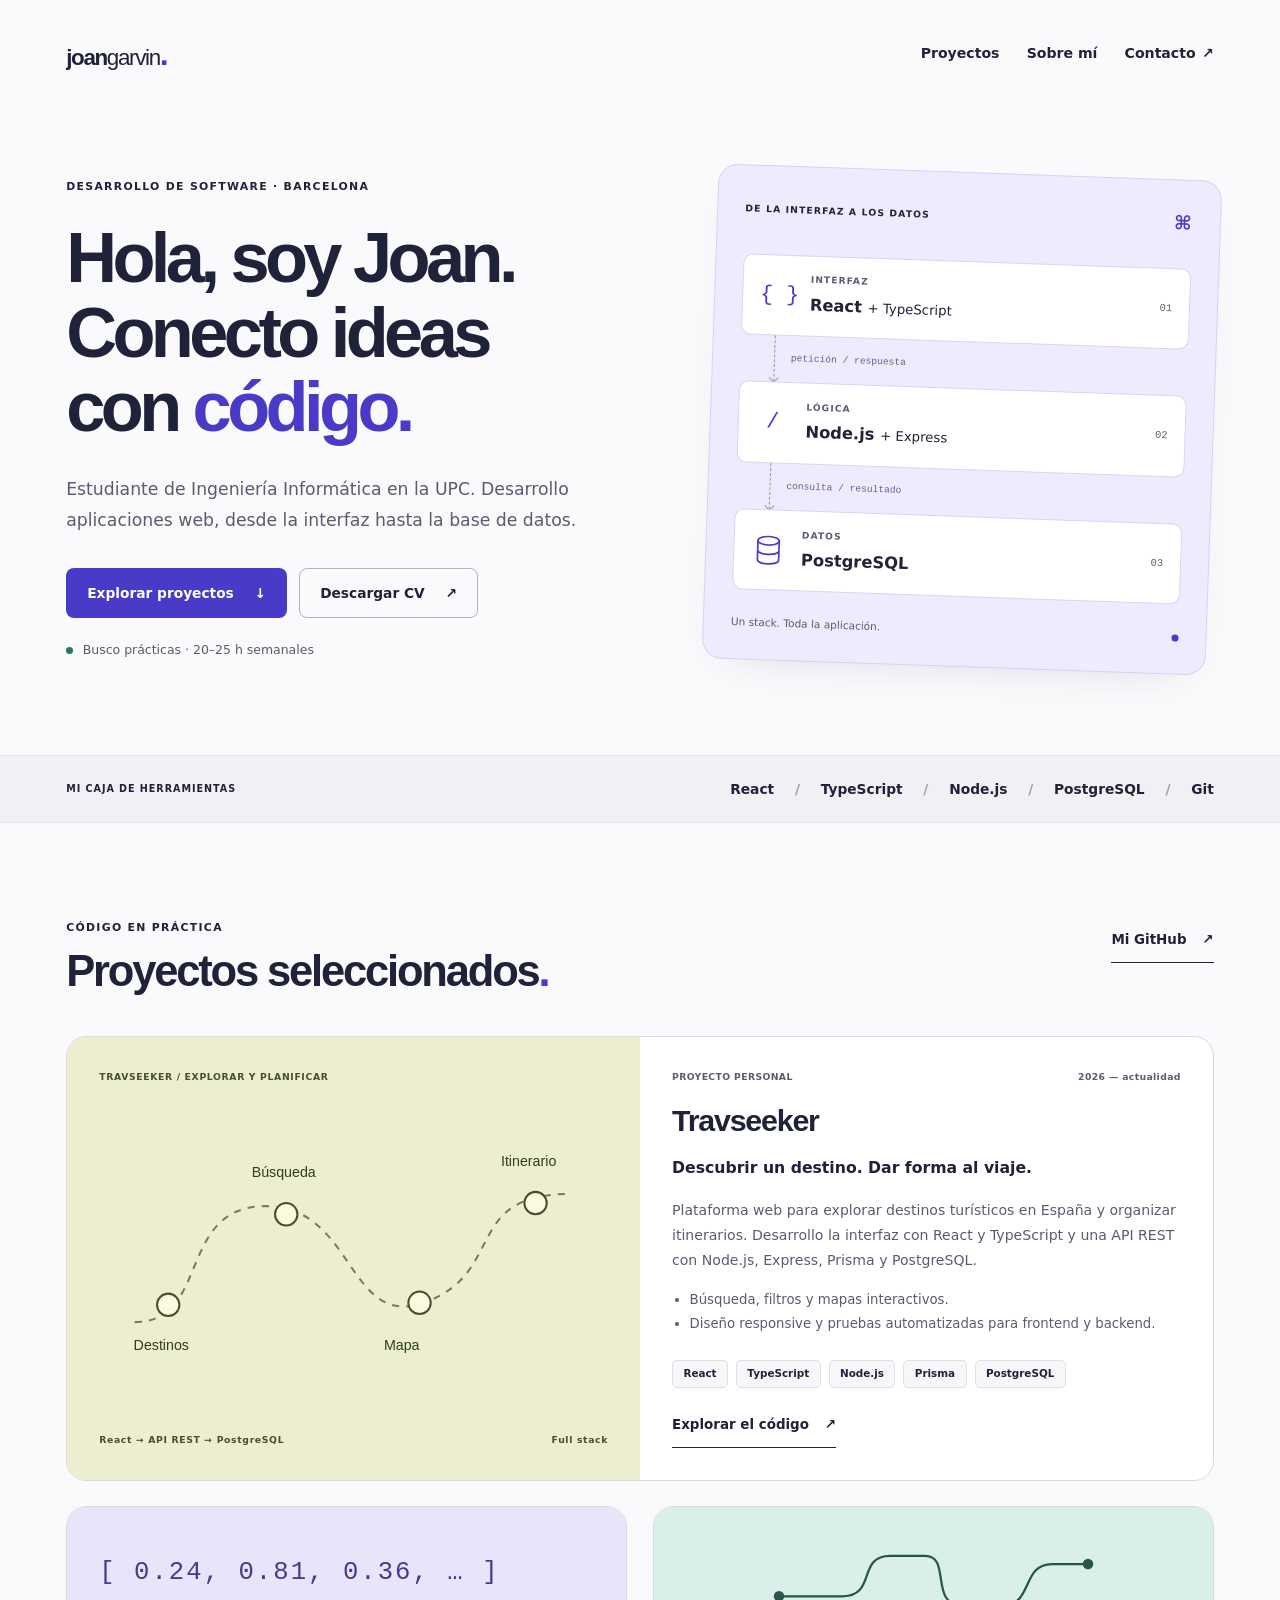
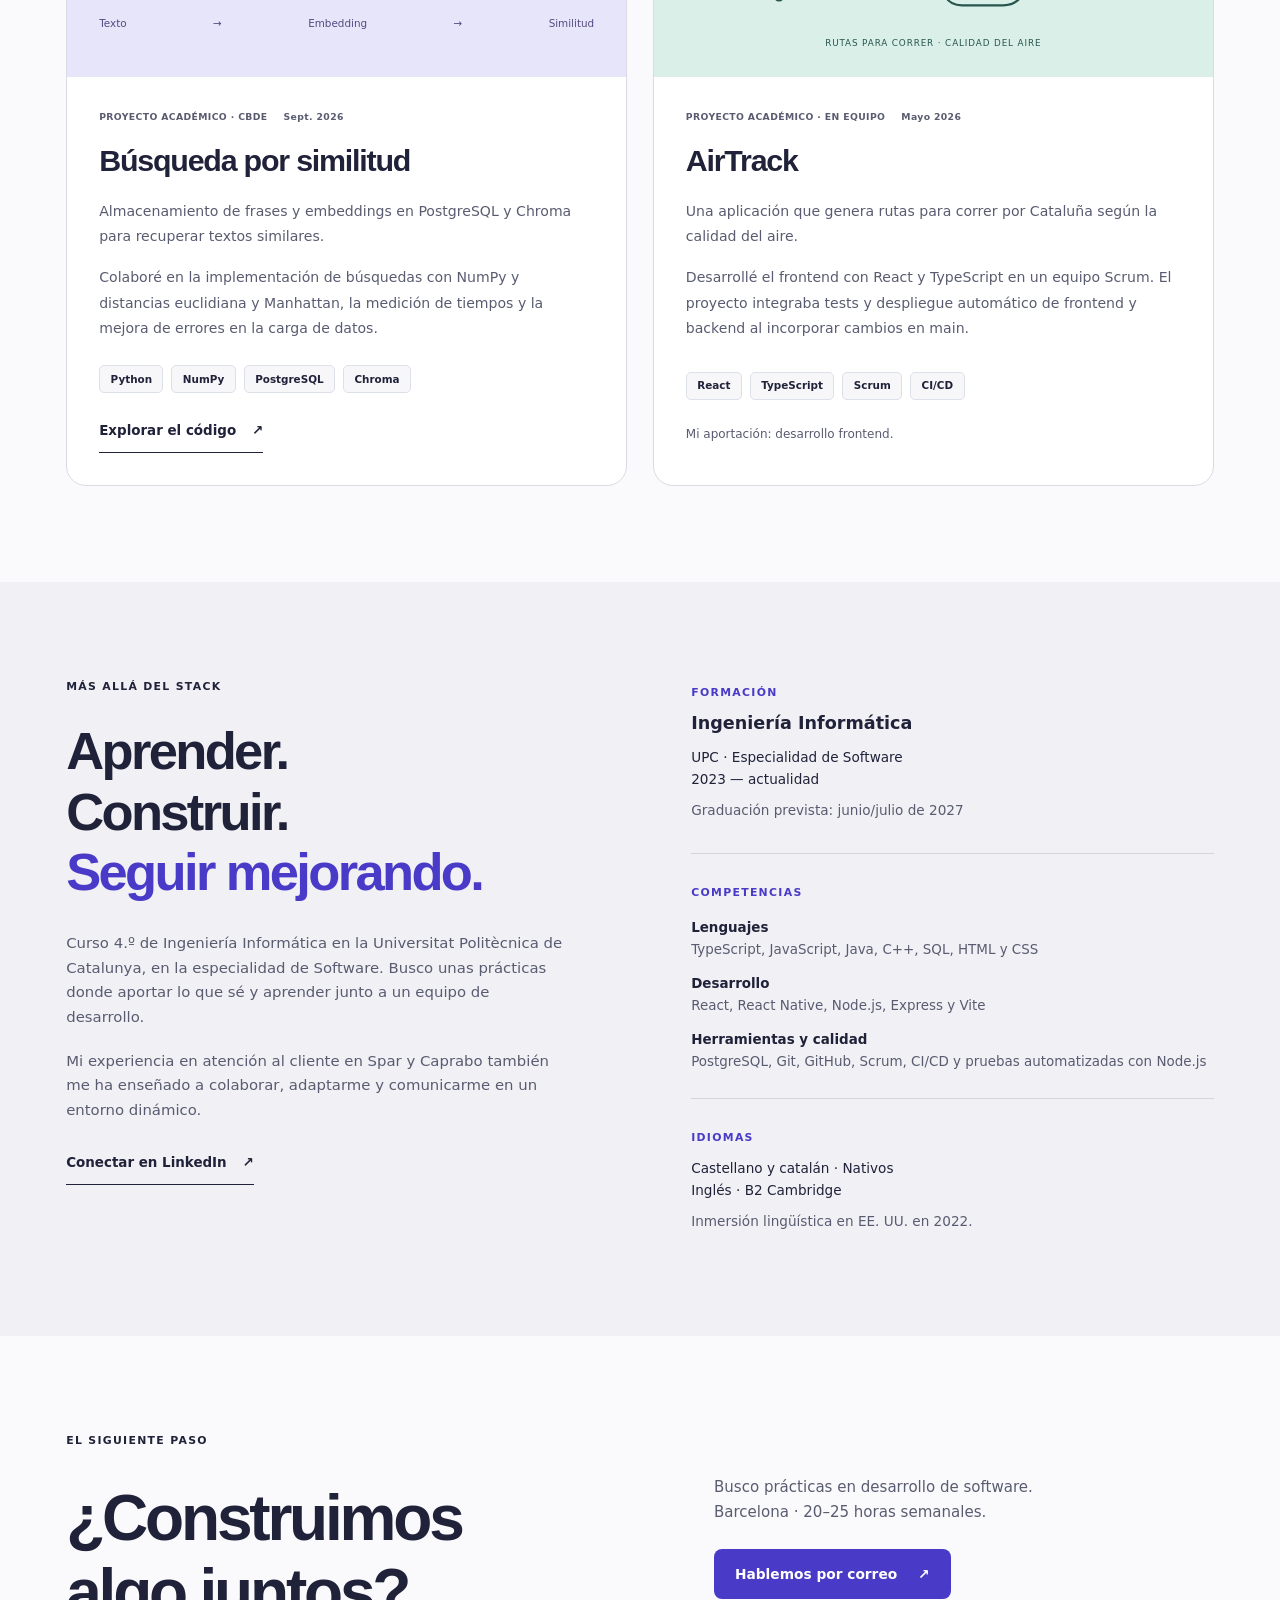
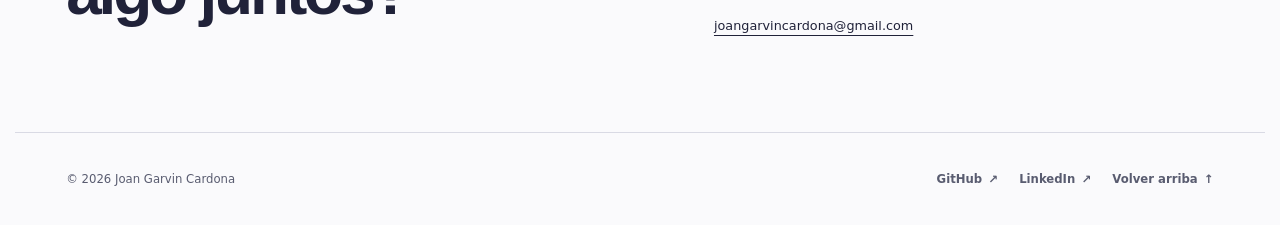
==== index.html @ 5f0c6b08 "Build personal portfolio with projects, education and public CV" ====
<!doctype html>
<html lang="es">
<head>
<meta charset="UTF-8"><meta name="viewport" content="width=device-width,initial-scale=1">
<meta name="description" content="Portfolio de Joan Garvin Cardona, estudiante de Ingeniería Informática en la UPC. Proyectos con React, TypeScript, Node.js y PostgreSQL. Prácticas en Barcelona.">
<meta name="theme-color" content="#eeebff"><meta property="og:title" content="Joan Garvin Cardona · Desarrollo de software"><meta property="og:description" content="De la interfaz a la base de datos. Proyectos, formación y contacto."><meta property="og:type" content="website"><meta property="og:url" content="https://joangarvin.github.io/">
<title>Joan Garvin Cardona · Desarrollo de software</title>
<link rel="icon" href="favicon.svg" type="image/svg+xml"><link rel="stylesheet" href="styles.css">
</head>
<body>
<a class="skip" href="#contenido">Saltar al contenido</a>
<header class="header wrap"><a class="wordmark" href="#inicio" aria-label="Joan Garvin, inicio">joan<span>garvin</span><span class="brand-dot">.</span></a><nav aria-label="Principal"><a href="#proyectos">Proyectos</a><a href="#sobre-mi">Sobre mí</a><a href="#contacto">Contacto <span aria-hidden="true">↗</span></a></nav></header>
<main id="contenido">
<section class="hero wrap" id="inicio" aria-labelledby="hero-title">
<div class="hero-copy"><p class="eyebrow">DESARROLLO DE SOFTWARE · BARCELONA</p><h1 id="hero-title">Hola, soy Joan.<br>Conecto ideas<br>con <span>código.</span></h1><p class="intro">Estudiante de Ingeniería Informática en la UPC. Desarrollo aplicaciones web, desde la interfaz hasta la base de datos.</p><div class="actions"><a class="button primary" href="#proyectos">Explorar proyectos <span aria-hidden="true">↓</span></a><a class="button secondary" href="Joan_Garvin_Cardona_CV.pdf" download>Descargar CV <span aria-hidden="true">↗</span></a></div><p class="availability"><span aria-hidden="true"></span>Busco prácticas · 20–25 h semanales</p></div>
<div class="system" aria-label="Mi stack de desarrollo: React y TypeScript en la interfaz, Node.js y Express en la API, PostgreSQL en los datos">
<div class="system-top"><span>DE LA INTERFAZ A LOS DATOS</span><span aria-hidden="true">⌘</span></div>
<div class="layer layer-front"><div class="layer-icon" aria-hidden="true">{ }</div><div><small>INTERFAZ</small><strong>React <span>+ TypeScript</span></strong></div><span class="layer-index" aria-hidden="true">01</span></div>
<div class="connector" aria-hidden="true"><span></span><small>petición / respuesta</small></div>
<div class="layer layer-api"><div class="layer-icon" aria-hidden="true">/</div><div><small>LÓGICA</small><strong>Node.js <span>+ Express</span></strong></div><span class="layer-index" aria-hidden="true">02</span></div>
<div class="connector" aria-hidden="true"><span></span><small>consulta / resultado</small></div>
<div class="layer layer-data"><svg class="database" viewBox="0 0 32 32" fill="none" stroke="currentColor" stroke-width="1.6" aria-hidden="true"><ellipse cx="16" cy="7" rx="10" ry="4"/><path d="M6 7v18c0 5 20 5 20 0V7M6 16c0 5 20 5 20 0"/></svg><div><small>DATOS</small><strong>PostgreSQL</strong></div><span class="layer-index" aria-hidden="true">03</span></div>
<div class="system-bottom"><span>Un stack. Toda la aplicación.</span><span class="status-dot" aria-hidden="true"></span></div>
</div>
</section>
<div class="stack-strip"><div class="wrap"><span>MI CAJA DE HERRAMIENTAS</span><p>React <i>/</i> TypeScript <i>/</i> Node.js <i>/</i> PostgreSQL <i>/</i> Git</p></div></div>
<section class="projects wrap section" id="proyectos" aria-labelledby="projects-title"><div class="section-heading"><div><p class="eyebrow">CÓDIGO EN PRÁCTICA</p><h2 id="projects-title">Proyectos seleccionados<span>.</span></h2></div><a class="text-link" href="https://github.com/joangarvin">Mi GitHub <span aria-hidden="true">↗</span></a></div>
<article class="project featured"><div class="project-visual travel" aria-label="Esquema de las funciones de Travseeker"><div class="visual-label">TRAVSEEKER / EXPLORAR Y PLANIFICAR</div><svg viewBox="0 0 500 230" role="img" aria-label="Un recorrido conecta destinos, mapa e itinerario"><path d="M35 178C110 178 76 64 164 64S244 188 322 158 358 52 463 52" fill="none" stroke="#777a5b" stroke-width="2" stroke-dasharray="7 7"/><g fill="#f9fadf" stroke="#45502d" stroke-width="2"><circle cx="68" cy="161" r="11"/><circle cx="184" cy="72" r="11"/><circle cx="315" cy="159" r="11"/><circle cx="429" cy="61" r="11"/></g><g fill="#303d23" font-family="sans-serif" font-size="14"><text x="34" y="205">Destinos</text><text x="150" y="35">Búsqueda</text><text x="280" y="205">Mapa</text><text x="395" y="25">Itinerario</text></g></svg><div class="visual-footer"><span>React → API REST → PostgreSQL</span><span>Full stack</span></div></div><div class="project-content"><div class="project-meta"><span>PROYECTO PERSONAL</span><span>2026 — actualidad</span></div><h3>Travseeker</h3><p class="project-lead">Descubrir un destino. Dar forma al viaje.</p><p>Plataforma web para explorar destinos turísticos en España y organizar itinerarios. Desarrollo la interfaz con React y TypeScript y una API REST con Node.js, Express, Prisma y PostgreSQL.</p><ul class="project-points"><li>Búsqueda, filtros y mapas interactivos.</li><li>Diseño responsive y pruebas automatizadas para frontend y backend.</li></ul><ul class="tags" aria-label="Tecnologías de Travseeker"><li>React</li><li>TypeScript</li><li>Node.js</li><li>Prisma</li><li>PostgreSQL</li></ul><a class="text-link" href="https://github.com/joangarvin/travseeker">Explorar el código <span aria-hidden="true">↗</span></a></div></article>
<div class="project-grid"><article class="project compact"><div class="mini-visual similarity" aria-hidden="true"><span class="vector">[ 0.24, 0.81, 0.36, … ]</span><div class="similarity-path"><span>Texto</span><span>→</span><span>Embedding</span><span>→</span><span>Similitud</span></div></div><div class="project-content"><div class="project-meta"><span>PROYECTO ACADÉMICO · CBDE</span><span>Sept. 2026</span></div><h3>Búsqueda por similitud</h3><p>Almacenamiento de frases y embeddings en PostgreSQL y Chroma para recuperar textos similares.</p><p>Colaboré en la implementación de búsquedas con NumPy y distancias euclidiana y Manhattan, la medición de tiempos y la mejora de errores en la carga de datos.</p><ul class="tags" aria-label="Tecnologías de búsqueda por similitud"><li>Python</li><li>NumPy</li><li>PostgreSQL</li><li>Chroma</li></ul><a class="text-link" href="https://github.com/joangarvin/CBDE-lab01">Explorar el código <span aria-hidden="true">↗</span></a></div></article>
<article class="project compact"><div class="mini-visual air" aria-hidden="true"><svg viewBox="0 0 460 120" fill="none"><path d="M24 83h85c45 0 19-54 63-54h47c35 0 5 66 49 66h55c40 0 24-55 65-55h48" stroke="#28564f" stroke-width="3"/><circle cx="24" cy="83" r="7" fill="#28564f"/><circle cx="436" cy="40" r="7" fill="#28564f"/></svg><span>RUTAS PARA CORRER · CALIDAD DEL AIRE</span></div><div class="project-content"><div class="project-meta"><span>PROYECTO ACADÉMICO · EN EQUIPO</span><span>Mayo 2026</span></div><h3>AirTrack</h3><p>Una aplicación que genera rutas para correr por Cataluña según la calidad del aire.</p><p>Desarrollé el frontend con React y TypeScript en un equipo Scrum. El proyecto integraba tests y despliegue automático de frontend y backend al incorporar cambios en main.</p><ul class="tags" aria-label="Tecnologías de AirTrack"><li>React</li><li>TypeScript</li><li>Scrum</li><li>CI/CD</li></ul><p class="project-note">Mi aportación: desarrollo frontend.</p></div></article></div>
</section>
<section class="about section" id="sobre-mi" aria-labelledby="about-title"><div class="wrap about-grid"><div><p class="eyebrow">MÁS ALLÁ DEL STACK</p><h2 id="about-title">Aprender.<br>Construir.<br><span>Seguir mejorando.</span></h2><p>Curso 4.º de Ingeniería Informática en la Universitat Politècnica de Catalunya, en la especialidad de Software. Busco unas prácticas donde aportar lo que sé y aprender junto a un equipo de desarrollo.</p><p>Mi experiencia en atención al cliente en Spar y Caprabo también me ha enseñado a colaborar, adaptarme y comunicarme en un entorno dinámico.</p><a class="text-link" href="https://www.linkedin.com/in/joangarvincardona/">Conectar en LinkedIn <span aria-hidden="true">↗</span></a></div><div class="about-details"><div class="detail"><span class="eyebrow">FORMACIÓN</span><h3>Ingeniería Informática</h3><p>UPC · Especialidad de Software<br>2023 — actualidad</p><p class="muted">Graduación prevista: junio/julio de 2027</p></div><div class="detail"><span class="eyebrow">COMPETENCIAS</span><dl><dt>Lenguajes</dt><dd>TypeScript, JavaScript, Java, C++, SQL, HTML y CSS</dd><dt>Desarrollo</dt><dd>React, React Native, Node.js, Express y Vite</dd><dt>Herramientas y calidad</dt><dd>PostgreSQL, Git, GitHub, Scrum, CI/CD y pruebas automatizadas con Node.js</dd></dl></div><div class="detail"><span class="eyebrow">IDIOMAS</span><p>Castellano y catalán · Nativos<br>Inglés · B2 Cambridge</p><p class="muted">Inmersión lingüística en EE. UU. en 2022.</p></div></div></div></section>
<section class="contact wrap section" id="contacto" aria-labelledby="contact-title"><p class="eyebrow">EL SIGUIENTE PASO</p><div class="contact-row"><h2 id="contact-title">¿Construimos<br>algo juntos?</h2><div><p>Busco prácticas en desarrollo de software.<br>Barcelona · 20–25 horas semanales.</p><a class="button primary" href="mailto:joangarvincardona@gmail.com">Hablemos por correo <span aria-hidden="true">↗</span></a><a class="email" href="mailto:joangarvincardona@gmail.com">joangarvincardona@gmail.com</a></div></div></section>
</main><footer class="footer wrap"><p>© <span id="year">2026</span> Joan Garvin Cardona</p><nav aria-label="Redes profesionales"><a href="https://github.com/joangarvin">GitHub <span aria-hidden="true">↗</span></a><a href="https://www.linkedin.com/in/joangarvincardona/">LinkedIn <span aria-hidden="true">↗</span></a><a href="#inicio">Volver arriba <span aria-hidden="true">↑</span></a></nav></footer>
<script src="script.js"></script></body></html>
---- styles.css ----
:root{--paper:#fafafc;--ink:#202239;--muted:#595c70;--purple:#493bc7;--lilac:#eeebff;--line:#d9dae4;--mint:#d9efe7;--radius:20px;--space:clamp(1.25rem,4vw,4rem);--display:'Trebuchet MS','Arial',sans-serif;--body:system-ui,-apple-system,BlinkMacSystemFont,'Segoe UI',sans-serif}*{box-sizing:border-box}html{scroll-behavior:smooth;scroll-padding-top:2rem}body{margin:0;background:var(--paper);color:var(--ink);font-family:var(--body);font-size:1rem;line-height:1.65}a{color:inherit;text-underline-offset:5px}a:focus-visible,button:focus-visible{outline:3px solid var(--purple);outline-offset:5px}::selection{background:#d4ccff;color:var(--ink)}.wrap{max-width:1250px;margin-inline:auto;padding-inline:var(--space)}.skip{position:absolute;left:1rem;top:-100px;background:var(--ink);color:white;padding:1rem;z-index:20}.skip:focus{top:1rem}.header{min-height:108px;display:flex;align-items:center;justify-content:space-between;gap:1.5rem}.wordmark{font-family:var(--display);font-size:1.4rem;font-weight:bold;letter-spacing:-.06em;text-decoration:none}.wordmark>span:first-child{font-weight:400}.brand-dot{color:var(--purple);font-size:2rem}.header nav,.footer nav{display:flex;gap:1.7rem;align-items:center}nav a{display:inline-flex;align-items:center;min-height:44px;text-decoration:none;font-size:.88rem;font-weight:550;gap:.4rem}nav a:hover{color:var(--purple)}.hero{display:grid;grid-template-columns:1.15fr 1fr;gap:clamp(2rem,5vw,5rem);align-items:center;padding-top:4rem;padding-bottom:5.5rem}.eyebrow{font-size:.68rem;font-weight:750;letter-spacing:.12em;line-height:1.6;margin:0 0 1.6rem}.hero h1{font-family:var(--display);font-size:clamp(3.1rem,5.5vw,5.2rem);font-weight:700;line-height:1.06;letter-spacing:-.065em;margin:0 0 1.8rem}.hero h1 span{color:var(--purple)}.intro{max-width:32rem;color:var(--muted);font-size:1.08rem;line-height:1.8}.actions{display:flex;flex-wrap:wrap;gap:.75rem;margin-top:2rem}.button{min-height:48px;padding:.8rem 1.25rem;border:1px solid transparent;border-radius:8px;display:inline-flex;align-items:center;justify-content:center;gap:1.3rem;font-size:.86rem;font-weight:650;text-decoration:none;white-space:nowrap;flex-shrink:0;transition:background .18s ease-out,transform .18s ease-out}.primary{background:var(--purple);color:white}.primary:hover{background:#352997;transform:translateY(-2px)}.secondary{border-color:#b2afc7;background:transparent}.secondary:hover{background:var(--lilac)}.availability{font-size:.78rem;color:var(--muted);display:flex;align-items:center;gap:.6rem;margin:1.4rem 0 0}.availability>span{width:7px;height:7px;background:#287957;border-radius:100%}.system{background:var(--lilac);border:1px solid #d8d1f4;border-radius:var(--radius);padding:1.7rem;transform:rotate(2deg);box-shadow:0 18px 45px -30px #49417644}.system-top{display:flex;justify-content:space-between;align-items:center;padding-bottom:1.8rem;font-size:.58rem;font-weight:750;letter-spacing:.12em}.system-top>span:last-child{font-size:1.2rem;color:var(--purple)}.layer{background:#fff;border:1px solid #d9d5ee;border-radius:10px;padding:1.05rem;display:flex;gap:1rem;align-items:center;position:relative}.layer small{display:block;font-size:.57rem;font-weight:750;letter-spacing:.12em;color:var(--muted);margin-bottom:.25rem}.layer strong{font-size:1.02rem;font-weight:650}.layer strong span{font-weight:400;font-size:.83rem}.layer-icon{font-family:monospace;font-size:1.65rem;width:34px;flex-shrink:0;color:var(--purple);text-align:center}.layer-index{margin-left:auto;font-family:monospace;font-size:.65rem;color:var(--muted)}.database{width:34px;height:34px;flex-shrink:0;color:var(--purple)}.connector{height:46px;display:flex;align-items:center;gap:1rem;padding-left:2.1rem;color:#68617e}.connector>span{height:100%;border-left:1px dashed #9890b2;position:relative}.connector>span:after{content:'';position:absolute;bottom:0;left:-4px;width:6px;height:6px;border-bottom:1px solid #9890b2;border-right:1px solid #9890b2;transform:rotate(45deg)}.connector small{font-family:monospace;font-size:.6rem}.system-bottom{display:flex;justify-content:space-between;align-items:center;padding-top:1.5rem;font-size:.66rem;color:var(--muted)}.status-dot{width:7px;height:7px;background:var(--purple);border-radius:50%}.stack-strip{background:#f0f0f5;border-block:1px solid #e5e5ee}.stack-strip>.wrap{display:flex;justify-content:space-between;align-items:center;gap:2rem;padding-block:1.35rem}.stack-strip span{font-size:.6rem;letter-spacing:.1em;font-weight:700}.stack-strip p{font-size:.86rem;margin:0;font-weight:550}.stack-strip i{font-style:normal;color:#9c9eaf;margin-inline:1rem}.section{padding-block:6rem}.section-heading{display:flex;justify-content:space-between;align-items:flex-end;gap:2rem;margin-bottom:2.5rem}.section-heading .eyebrow{margin-bottom:.6rem}h2{font-family:var(--display);font-size:clamp(2.1rem,3.4vw,3.2rem);line-height:1.15;letter-spacing:-.05em;margin:0}h2>span{color:var(--purple)}.text-link{display:inline-flex;align-items:center;gap:1rem;font-size:.84rem;font-weight:650;min-height:44px;text-decoration:none;border-bottom:1px solid currentColor;white-space:nowrap;align-self:flex-start}.text-link:hover{color:var(--purple)}.project{border:1px solid var(--line);border-radius:var(--radius);overflow:hidden;background:white}.featured{display:grid;grid-template-columns:1fr 1fr;margin-bottom:1.6rem}.project-visual{display:flex;flex-direction:column;justify-content:space-between;padding:2rem;min-height:420px}.travel{background:#eceecf}.visual-label,.visual-footer{font-size:.58rem;letter-spacing:.07em;font-weight:650;color:#45502d}.visual-footer{display:flex;justify-content:space-between;gap:1rem}.travel svg{width:100%;height:auto}.project-content{padding:2rem}.project-meta{display:flex;justify-content:space-between;gap:1rem;color:var(--muted);font-size:.58rem;font-weight:650;letter-spacing:.04em}.project h3{font-family:var(--display);font-size:1.9rem;letter-spacing:-.04em;line-height:1.2;margin:1.1rem 0 .75rem}.project p{font-size:.88rem;color:var(--muted);line-height:1.8}.project .project-lead{font-weight:600;color:var(--ink);font-size:.98rem}.project-points{padding-left:1.1rem;font-size:.83rem;color:var(--muted);line-height:1.8}.tags{list-style:none;display:flex;flex-wrap:wrap;gap:.5rem;margin:1.5rem 0 1rem;padding:0}.tags li{font-size:.65rem;font-weight:550;border:1px solid #dce0e8;background:#f7f7fa;padding:.28rem .65rem;border-radius:5px}.project-grid{display:grid;grid-template-columns:1fr 1fr;gap:1.6rem}.compact{display:flex;flex-direction:column}.compact .project-content{flex:1;display:flex;flex-direction:column;align-items:flex-start}.compact .project-content>p{margin:.5rem 0}.compact .tags{margin-top:auto;padding-top:1rem}.mini-visual{height:170px;padding:1.6rem 2rem}.similarity{background:#e7e5fa;display:flex;flex-direction:column;justify-content:center;gap:1.3rem}.vector{font-family:monospace;font-size:clamp(1.1rem,2vw,1.6rem);letter-spacing:.08em;color:#493b8a}.similarity-path{display:flex;justify-content:space-between;gap:.5rem;font-size:.65rem;color:#554a7f}.air{background:var(--mint);display:flex;flex-direction:column;align-items:center;justify-content:center;gap:.8rem}.air svg{width:100%;max-height:90px}.air>span{font-size:.55rem;letter-spacing:.1em;color:#28564f}.project .project-note{font-size:.75rem;margin-top:.8rem}.about{background:#f0f0f5}.about-grid{display:grid;grid-template-columns:1fr 1fr;gap:clamp(3rem,8vw,8rem)}.about h2{font-size:clamp(2.5rem,4.1vw,3.8rem);margin-bottom:1.8rem}.about-grid>div:first-child>p:not(.eyebrow){color:var(--muted);font-size:.93rem;max-width:31rem;margin:1.2rem 0}.detail{border-bottom:1px solid #d2d4df;padding-bottom:1.5rem;margin-bottom:1.5rem}.detail:last-child{margin:0;border:0;padding:0}.detail .eyebrow{margin-bottom:.7rem;color:var(--purple)}.detail h3{font-size:1.1rem;margin:.25rem 0}.detail p{font-size:.85rem;margin:.5rem 0}.muted{color:var(--muted)}dl{margin:0;font-size:.84rem}dt{font-weight:650;margin-top:.75rem}dd{margin:0;color:var(--muted)}.contact-row{display:grid;grid-template-columns:1.2fr 1fr;gap:3rem;align-items:center}.contact h2{font-size:clamp(2.8rem,5vw,4.5rem)}.contact-row p{color:var(--muted);font-size:.94rem;margin:0 0 1.5rem}.email{display:block;width:fit-content;margin-top:1rem;font-size:.8rem;overflow-wrap:anywhere}.footer{border-top:1px solid var(--line);padding-block:1.5rem;display:flex;justify-content:space-between;align-items:center;gap:1rem;color:var(--muted)}.footer p,.footer nav a{font-size:.73rem}.footer nav{gap:1.3rem}@media(min-width:1450px){.hero{padding-top:5rem;padding-bottom:7rem}}@media(max-width:850px){.hero{gap:2rem;grid-template-columns:1fr 1fr}.hero h1{font-size:3.3rem}.system{padding:1rem}.layer{padding:.8rem;gap:.6rem}.layer strong{font-size:.87rem}.layer strong span{display:block;font-size:.72rem}.stack-strip>.wrap{flex-direction:column;gap:.5rem}.project-content{padding:1.5rem}.project-visual{padding:1.5rem}.visual-footer{flex-direction:column}.featured{grid-template-columns:1fr}.project-visual{min-height:270px}.travel svg{max-height:200px}.section{padding-block:4rem}.project-meta{flex-wrap:wrap;gap:.25rem}.about-grid{gap:3rem}.header nav{gap:1rem}.system-top{letter-spacing:.04em}}@media(max-width:620px){.header{min-height:88px;flex-wrap:wrap;gap:0;padding-block:.5rem}.header nav{gap:1rem}.header nav a{font-size:.74rem}.wordmark{font-size:1.2rem}.hero{grid-template-columns:1fr;padding-top:2.5rem;padding-bottom:3rem;gap:3rem}.hero h1{font-size:clamp(3rem,12vw,4rem)}.intro{font-size:1rem}.system{transform:none;max-width:450px;padding:1.4rem}.layer strong span{display:inline}.layer{padding:1rem}.layer strong{font-size:1rem}.layer strong span{font-size:.8rem}.stack-strip p{font-size:.68rem;line-height:2}.stack-strip i{margin-inline:.3rem}.section-heading{align-items:flex-start;flex-direction:column;gap:1rem}h2{font-size:2.2rem}.project-grid,.about-grid,.contact-row{grid-template-columns:1fr}.project-visual{min-height:240px}.mini-visual{height:150px}.project-content{padding:1.5rem}.project h3{font-size:1.7rem}.project-meta{font-size:.55rem}.section{padding-block:3.5rem}.contact-row{gap:1.8rem}.contact h2{font-size:3rem}.footer{align-items:flex-start;flex-direction:column;gap:.2rem}.footer nav{gap:1.1rem;flex-wrap:wrap}.eyebrow{font-size:.6rem}.about h2{font-size:2.7rem}.actions{gap:.5rem}.button{font-size:.78rem;padding:.8rem 1rem;gap:.8rem}}@media(prefers-reduced-motion:reduce){html{scroll-behavior:auto}*,*:before,*:after{transition:none!important;animation:none!important}}
.layer-icon{white-space:nowrap;font-size:1.35rem}
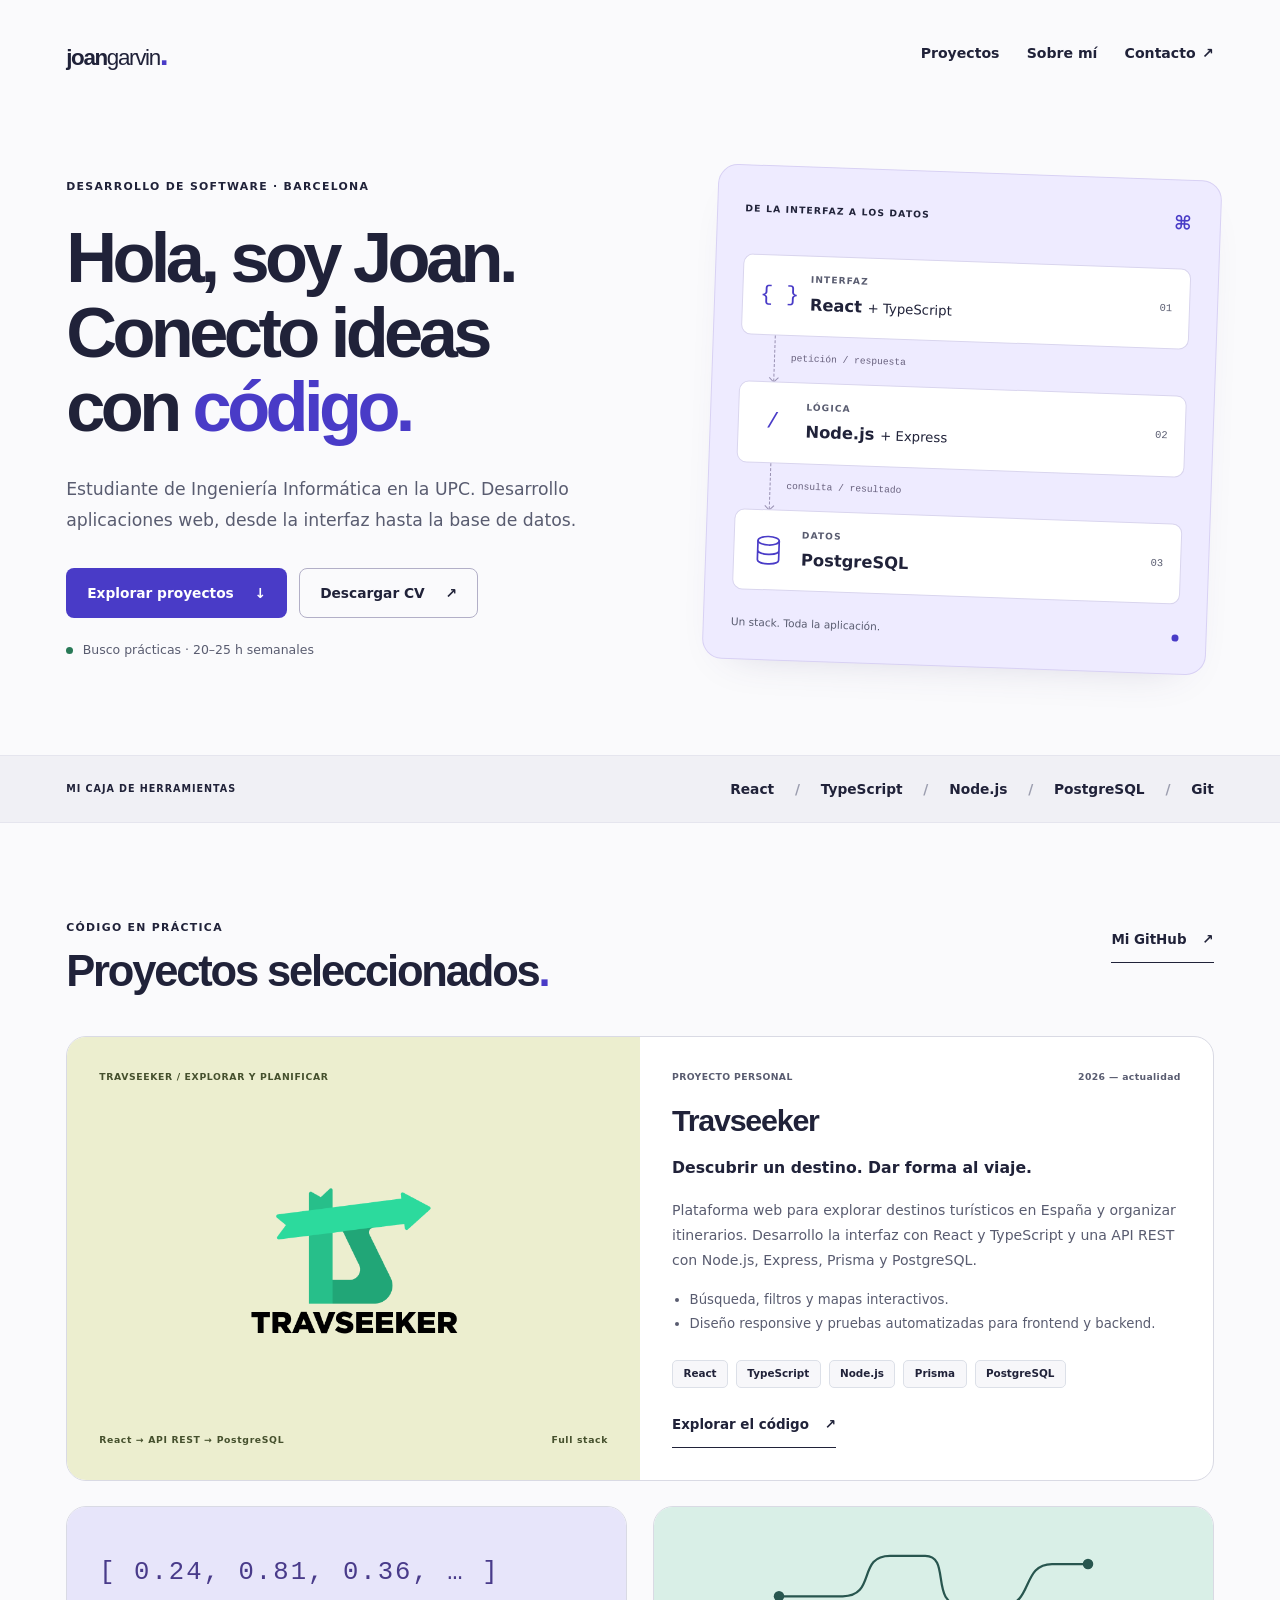
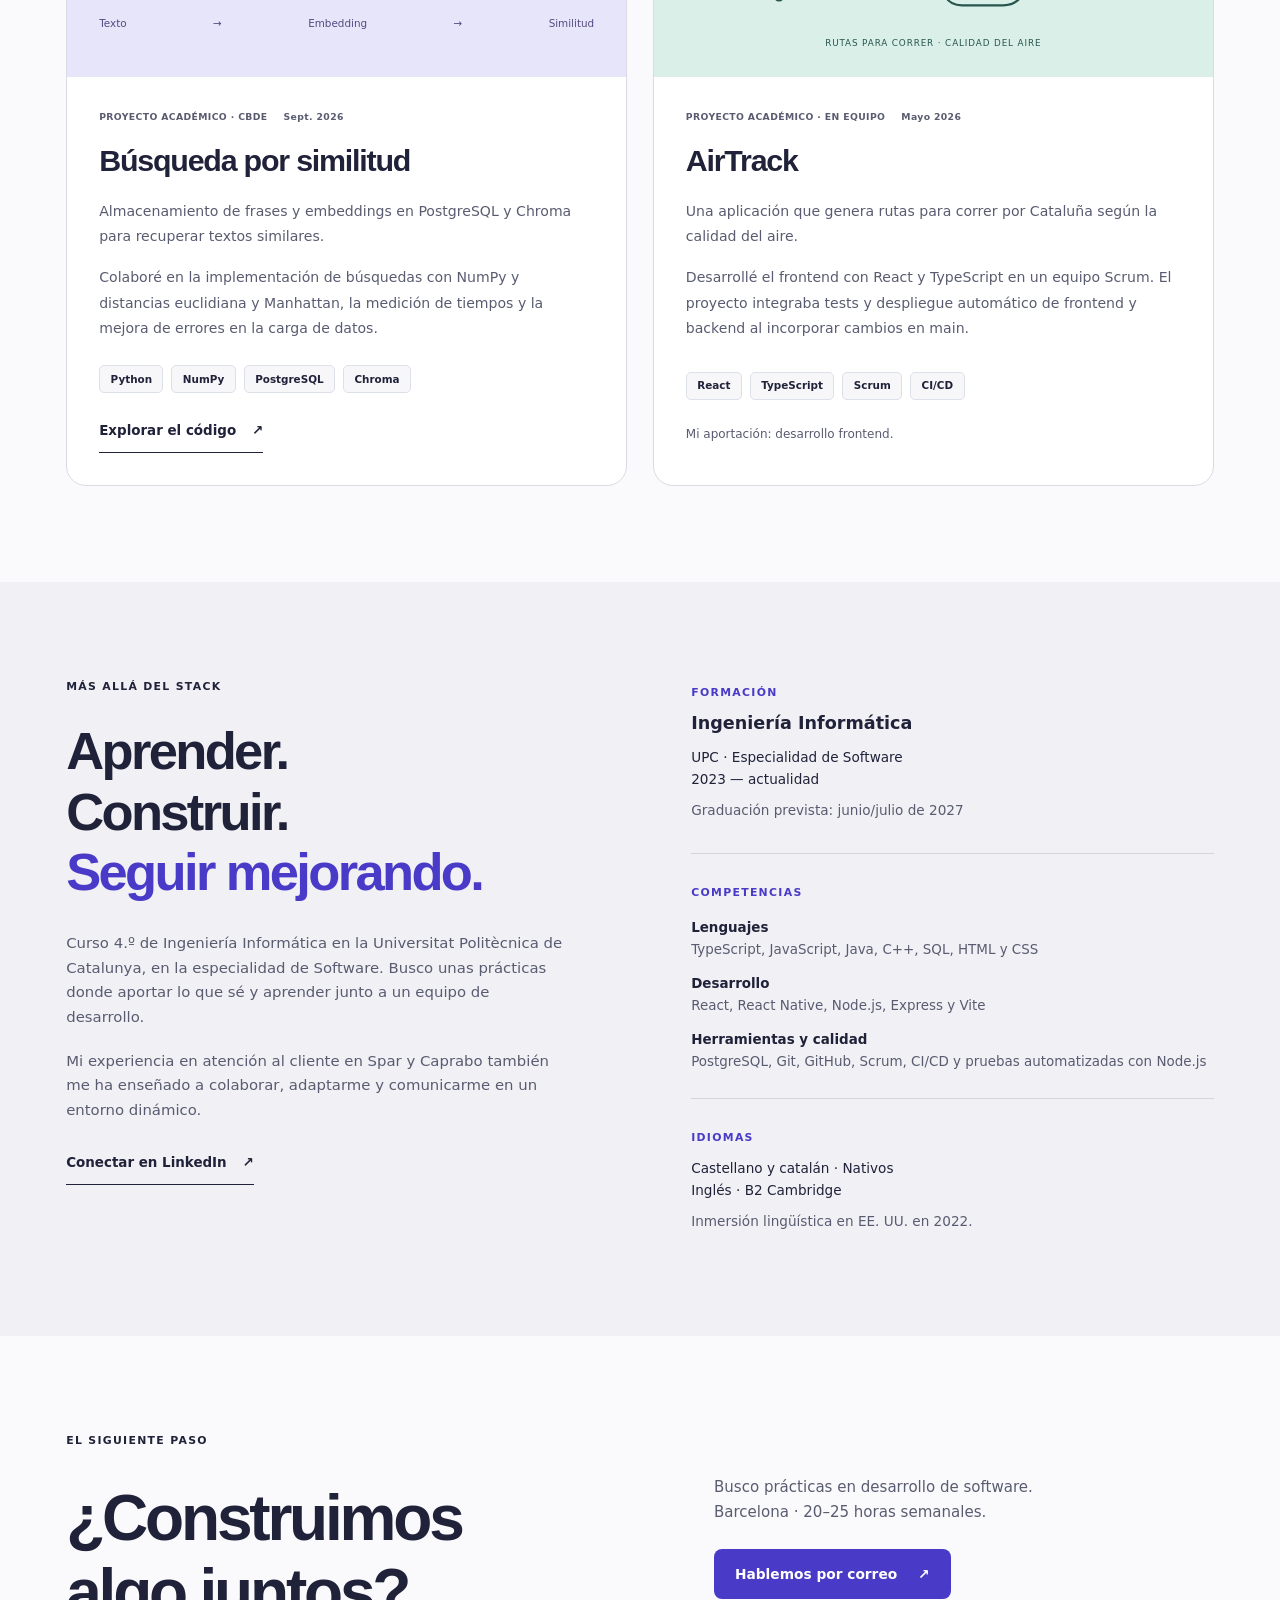
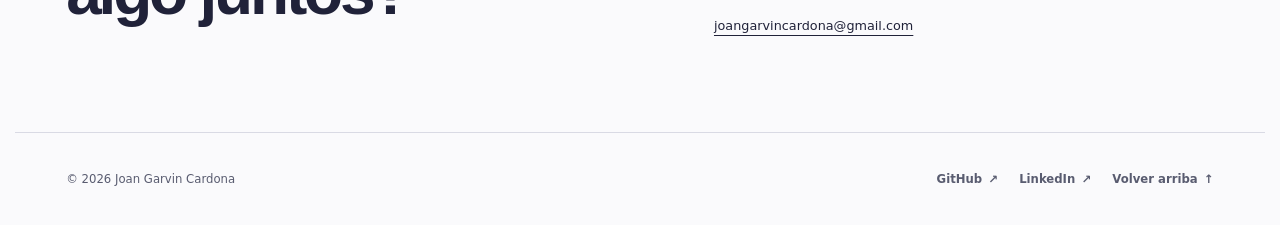
==== commit 3b92f6a1: "Show original Travseeker logo in featured portfolio project" ====
--- a/index.html
+++ b/index.html
@@ -1,35 +1,399 @@
 <!doctype html>
 <html lang="es">
-<head>
-<meta charset="UTF-8"><meta name="viewport" content="width=device-width,initial-scale=1">
-<meta name="description" content="Portfolio de Joan Garvin Cardona, estudiante de Ingeniería Informática en la UPC. Proyectos con React, TypeScript, Node.js y PostgreSQL. Prácticas en Barcelona.">
-<meta name="theme-color" content="#eeebff"><meta property="og:title" content="Joan Garvin Cardona · Desarrollo de software"><meta property="og:description" content="De la interfaz a la base de datos. Proyectos, formación y contacto."><meta property="og:type" content="website"><meta property="og:url" content="https://joangarvin.github.io/">
-<title>Joan Garvin Cardona · Desarrollo de software</title>
-<link rel="icon" href="favicon.svg" type="image/svg+xml"><link rel="stylesheet" href="styles.css">
-</head>
-<body>
-<a class="skip" href="#contenido">Saltar al contenido</a>
-<header class="header wrap"><a class="wordmark" href="#inicio" aria-label="Joan Garvin, inicio">joan<span>garvin</span><span class="brand-dot">.</span></a><nav aria-label="Principal"><a href="#proyectos">Proyectos</a><a href="#sobre-mi">Sobre mí</a><a href="#contacto">Contacto <span aria-hidden="true">↗</span></a></nav></header>
-<main id="contenido">
-<section class="hero wrap" id="inicio" aria-labelledby="hero-title">
-<div class="hero-copy"><p class="eyebrow">DESARROLLO DE SOFTWARE · BARCELONA</p><h1 id="hero-title">Hola, soy Joan.<br>Conecto ideas<br>con <span>código.</span></h1><p class="intro">Estudiante de Ingeniería Informática en la UPC. Desarrollo aplicaciones web, desde la interfaz hasta la base de datos.</p><div class="actions"><a class="button primary" href="#proyectos">Explorar proyectos <span aria-hidden="true">↓</span></a><a class="button secondary" href="Joan_Garvin_Cardona_CV.pdf" download>Descargar CV <span aria-hidden="true">↗</span></a></div><p class="availability"><span aria-hidden="true"></span>Busco prácticas · 20–25 h semanales</p></div>
-<div class="system" aria-label="Mi stack de desarrollo: React y TypeScript en la interfaz, Node.js y Express en la API, PostgreSQL en los datos">
-<div class="system-top"><span>DE LA INTERFAZ A LOS DATOS</span><span aria-hidden="true">⌘</span></div>
-<div class="layer layer-front"><div class="layer-icon" aria-hidden="true">{ }</div><div><small>INTERFAZ</small><strong>React <span>+ TypeScript</span></strong></div><span class="layer-index" aria-hidden="true">01</span></div>
-<div class="connector" aria-hidden="true"><span></span><small>petición / respuesta</small></div>
-<div class="layer layer-api"><div class="layer-icon" aria-hidden="true">/</div><div><small>LÓGICA</small><strong>Node.js <span>+ Express</span></strong></div><span class="layer-index" aria-hidden="true">02</span></div>
-<div class="connector" aria-hidden="true"><span></span><small>consulta / resultado</small></div>
-<div class="layer layer-data"><svg class="database" viewBox="0 0 32 32" fill="none" stroke="currentColor" stroke-width="1.6" aria-hidden="true"><ellipse cx="16" cy="7" rx="10" ry="4"/><path d="M6 7v18c0 5 20 5 20 0V7M6 16c0 5 20 5 20 0"/></svg><div><small>DATOS</small><strong>PostgreSQL</strong></div><span class="layer-index" aria-hidden="true">03</span></div>
-<div class="system-bottom"><span>Un stack. Toda la aplicación.</span><span class="status-dot" aria-hidden="true"></span></div>
-</div>
-</section>
-<div class="stack-strip"><div class="wrap"><span>MI CAJA DE HERRAMIENTAS</span><p>React <i>/</i> TypeScript <i>/</i> Node.js <i>/</i> PostgreSQL <i>/</i> Git</p></div></div>
-<section class="projects wrap section" id="proyectos" aria-labelledby="projects-title"><div class="section-heading"><div><p class="eyebrow">CÓDIGO EN PRÁCTICA</p><h2 id="projects-title">Proyectos seleccionados<span>.</span></h2></div><a class="text-link" href="https://github.com/joangarvin">Mi GitHub <span aria-hidden="true">↗</span></a></div>
-<article class="project featured"><div class="project-visual travel" aria-label="Esquema de las funciones de Travseeker"><div class="visual-label">TRAVSEEKER / EXPLORAR Y PLANIFICAR</div><svg viewBox="0 0 500 230" role="img" aria-label="Un recorrido conecta destinos, mapa e itinerario"><path d="M35 178C110 178 76 64 164 64S244 188 322 158 358 52 463 52" fill="none" stroke="#777a5b" stroke-width="2" stroke-dasharray="7 7"/><g fill="#f9fadf" stroke="#45502d" stroke-width="2"><circle cx="68" cy="161" r="11"/><circle cx="184" cy="72" r="11"/><circle cx="315" cy="159" r="11"/><circle cx="429" cy="61" r="11"/></g><g fill="#303d23" font-family="sans-serif" font-size="14"><text x="34" y="205">Destinos</text><text x="150" y="35">Búsqueda</text><text x="280" y="205">Mapa</text><text x="395" y="25">Itinerario</text></g></svg><div class="visual-footer"><span>React → API REST → PostgreSQL</span><span>Full stack</span></div></div><div class="project-content"><div class="project-meta"><span>PROYECTO PERSONAL</span><span>2026 — actualidad</span></div><h3>Travseeker</h3><p class="project-lead">Descubrir un destino. Dar forma al viaje.</p><p>Plataforma web para explorar destinos turísticos en España y organizar itinerarios. Desarrollo la interfaz con React y TypeScript y una API REST con Node.js, Express, Prisma y PostgreSQL.</p><ul class="project-points"><li>Búsqueda, filtros y mapas interactivos.</li><li>Diseño responsive y pruebas automatizadas para frontend y backend.</li></ul><ul class="tags" aria-label="Tecnologías de Travseeker"><li>React</li><li>TypeScript</li><li>Node.js</li><li>Prisma</li><li>PostgreSQL</li></ul><a class="text-link" href="https://github.com/joangarvin/travseeker">Explorar el código <span aria-hidden="true">↗</span></a></div></article>
-<div class="project-grid"><article class="project compact"><div class="mini-visual similarity" aria-hidden="true"><span class="vector">[ 0.24, 0.81, 0.36, … ]</span><div class="similarity-path"><span>Texto</span><span>→</span><span>Embedding</span><span>→</span><span>Similitud</span></div></div><div class="project-content"><div class="project-meta"><span>PROYECTO ACADÉMICO · CBDE</span><span>Sept. 2026</span></div><h3>Búsqueda por similitud</h3><p>Almacenamiento de frases y embeddings en PostgreSQL y Chroma para recuperar textos similares.</p><p>Colaboré en la implementación de búsquedas con NumPy y distancias euclidiana y Manhattan, la medición de tiempos y la mejora de errores en la carga de datos.</p><ul class="tags" aria-label="Tecnologías de búsqueda por similitud"><li>Python</li><li>NumPy</li><li>PostgreSQL</li><li>Chroma</li></ul><a class="text-link" href="https://github.com/joangarvin/CBDE-lab01">Explorar el código <span aria-hidden="true">↗</span></a></div></article>
-<article class="project compact"><div class="mini-visual air" aria-hidden="true"><svg viewBox="0 0 460 120" fill="none"><path d="M24 83h85c45 0 19-54 63-54h47c35 0 5 66 49 66h55c40 0 24-55 65-55h48" stroke="#28564f" stroke-width="3"/><circle cx="24" cy="83" r="7" fill="#28564f"/><circle cx="436" cy="40" r="7" fill="#28564f"/></svg><span>RUTAS PARA CORRER · CALIDAD DEL AIRE</span></div><div class="project-content"><div class="project-meta"><span>PROYECTO ACADÉMICO · EN EQUIPO</span><span>Mayo 2026</span></div><h3>AirTrack</h3><p>Una aplicación que genera rutas para correr por Cataluña según la calidad del aire.</p><p>Desarrollé el frontend con React y TypeScript en un equipo Scrum. El proyecto integraba tests y despliegue automático de frontend y backend al incorporar cambios en main.</p><ul class="tags" aria-label="Tecnologías de AirTrack"><li>React</li><li>TypeScript</li><li>Scrum</li><li>CI/CD</li></ul><p class="project-note">Mi aportación: desarrollo frontend.</p></div></article></div>
-</section>
-<section class="about section" id="sobre-mi" aria-labelledby="about-title"><div class="wrap about-grid"><div><p class="eyebrow">MÁS ALLÁ DEL STACK</p><h2 id="about-title">Aprender.<br>Construir.<br><span>Seguir mejorando.</span></h2><p>Curso 4.º de Ingeniería Informática en la Universitat Politècnica de Catalunya, en la especialidad de Software. Busco unas prácticas donde aportar lo que sé y aprender junto a un equipo de desarrollo.</p><p>Mi experiencia en atención al cliente en Spar y Caprabo también me ha enseñado a colaborar, adaptarme y comunicarme en un entorno dinámico.</p><a class="text-link" href="https://www.linkedin.com/in/joangarvincardona/">Conectar en LinkedIn <span aria-hidden="true">↗</span></a></div><div class="about-details"><div class="detail"><span class="eyebrow">FORMACIÓN</span><h3>Ingeniería Informática</h3><p>UPC · Especialidad de Software<br>2023 — actualidad</p><p class="muted">Graduación prevista: junio/julio de 2027</p></div><div class="detail"><span class="eyebrow">COMPETENCIAS</span><dl><dt>Lenguajes</dt><dd>TypeScript, JavaScript, Java, C++, SQL, HTML y CSS</dd><dt>Desarrollo</dt><dd>React, React Native, Node.js, Express y Vite</dd><dt>Herramientas y calidad</dt><dd>PostgreSQL, Git, GitHub, Scrum, CI/CD y pruebas automatizadas con Node.js</dd></dl></div><div class="detail"><span class="eyebrow">IDIOMAS</span><p>Castellano y catalán · Nativos<br>Inglés · B2 Cambridge</p><p class="muted">Inmersión lingüística en EE. UU. en 2022.</p></div></div></div></section>
-<section class="contact wrap section" id="contacto" aria-labelledby="contact-title"><p class="eyebrow">EL SIGUIENTE PASO</p><div class="contact-row"><h2 id="contact-title">¿Construimos<br>algo juntos?</h2><div><p>Busco prácticas en desarrollo de software.<br>Barcelona · 20–25 horas semanales.</p><a class="button primary" href="mailto:joangarvincardona@gmail.com">Hablemos por correo <span aria-hidden="true">↗</span></a><a class="email" href="mailto:joangarvincardona@gmail.com">joangarvincardona@gmail.com</a></div></div></section>
-</main><footer class="footer wrap"><p>© <span id="year">2026</span> Joan Garvin Cardona</p><nav aria-label="Redes profesionales"><a href="https://github.com/joangarvin">GitHub <span aria-hidden="true">↗</span></a><a href="https://www.linkedin.com/in/joangarvincardona/">LinkedIn <span aria-hidden="true">↗</span></a><a href="#inicio">Volver arriba <span aria-hidden="true">↑</span></a></nav></footer>
-<script src="script.js"></script></body></html>
+  <head>
+    <meta charset="UTF-8" />
+    <meta name="viewport" content="width=device-width,initial-scale=1" />
+    <meta
+      name="description"
+      content="Portfolio de Joan Garvin Cardona, estudiante de Ingeniería Informática en la UPC. Proyectos con React, TypeScript, Node.js y PostgreSQL. Prácticas en Barcelona."
+    />
+    <meta name="theme-color" content="#eeebff" />
+    <meta property="og:title" content="Joan Garvin Cardona · Desarrollo de software" />
+    <meta
+      property="og:description"
+      content="De la interfaz a la base de datos. Proyectos, formación y contacto."
+    />
+    <meta property="og:type" content="website" />
+    <meta property="og:url" content="https://joangarvin.github.io/" />
+    <title>Joan Garvin Cardona · Desarrollo de software</title>
+    <link rel="icon" href="favicon.svg" type="image/svg+xml" />
+    <link rel="stylesheet" href="styles.css" />
+  </head>
+  <body>
+    <a class="skip" href="#contenido">Saltar al contenido</a>
+
+    <!-- Site header and navigation -->
+    <header class="header wrap">
+      <!-- Keep the two name fragments joined in the wordmark. -->
+      <!-- prettier-ignore -->
+      <a class="wordmark" href="#inicio" aria-label="Joan Garvin, inicio">joan<span>garvin</span><span class="brand-dot">.</span></a>
+      <nav aria-label="Principal">
+        <a href="#proyectos">Proyectos</a>
+        <a href="#sobre-mi">Sobre mí</a>
+        <a href="#contacto">
+          Contacto
+          <span aria-hidden="true">↗</span>
+        </a>
+      </nav>
+    </header>
+    <main id="contenido">
+      <!-- Introduction and development stack -->
+      <section class="hero wrap" id="inicio" aria-labelledby="hero-title">
+        <div class="hero-copy">
+          <p class="eyebrow">DESARROLLO DE SOFTWARE · BARCELONA</p>
+          <h1 id="hero-title">
+            Hola, soy Joan.
+            <br />
+            Conecto ideas
+            <br />
+            con
+            <span>código.</span>
+          </h1>
+          <p class="intro">
+            Estudiante de Ingeniería Informática en la UPC. Desarrollo aplicaciones web, desde la
+            interfaz hasta la base de datos.
+          </p>
+          <div class="actions">
+            <a class="button primary" href="#proyectos">
+              Explorar proyectos
+              <span aria-hidden="true">↓</span>
+            </a>
+            <a class="button secondary" href="Joan_Garvin_Cardona_CV.pdf" download>
+              Descargar CV
+              <span aria-hidden="true">↗</span>
+            </a>
+          </div>
+          <p class="availability">
+            <span aria-hidden="true"></span>
+            Busco prácticas · 20–25 h semanales
+          </p>
+        </div>
+        <div
+          class="system"
+          aria-label="Mi stack de desarrollo: React y TypeScript en la interfaz, Node.js y Express en la API, PostgreSQL en los datos"
+        >
+          <div class="system-top">
+            <span>DE LA INTERFAZ A LOS DATOS</span>
+            <span aria-hidden="true">⌘</span>
+          </div>
+          <div class="layer layer-front">
+            <div class="layer-icon" aria-hidden="true">{ }</div>
+            <div>
+              <small>INTERFAZ</small>
+              <strong>
+                React
+                <span>+ TypeScript</span>
+              </strong>
+            </div>
+            <span class="layer-index" aria-hidden="true">01</span>
+          </div>
+          <div class="connector" aria-hidden="true">
+            <span></span>
+            <small>petición / respuesta</small>
+          </div>
+          <div class="layer layer-api">
+            <div class="layer-icon" aria-hidden="true">/</div>
+            <div>
+              <small>LÓGICA</small>
+              <strong>
+                Node.js
+                <span>+ Express</span>
+              </strong>
+            </div>
+            <span class="layer-index" aria-hidden="true">02</span>
+          </div>
+          <div class="connector" aria-hidden="true">
+            <span></span>
+            <small>consulta / resultado</small>
+          </div>
+          <div class="layer layer-data">
+            <svg
+              class="database"
+              viewBox="0 0 32 32"
+              fill="none"
+              stroke="currentColor"
+              stroke-width="1.6"
+              aria-hidden="true"
+            >
+              <ellipse cx="16" cy="7" rx="10" ry="4" />
+              <path d="M6 7v18c0 5 20 5 20 0V7M6 16c0 5 20 5 20 0" />
+            </svg>
+            <div>
+              <small>DATOS</small>
+              <strong>PostgreSQL</strong>
+            </div>
+            <span class="layer-index" aria-hidden="true">03</span>
+          </div>
+          <div class="system-bottom">
+            <span>Un stack. Toda la aplicación.</span>
+            <span class="status-dot" aria-hidden="true"></span>
+          </div>
+        </div>
+      </section>
+
+      <!-- Core technologies -->
+      <div class="stack-strip">
+        <div class="wrap">
+          <span>MI CAJA DE HERRAMIENTAS</span>
+          <p>
+            React
+            <i>/</i>
+            TypeScript
+            <i>/</i>
+            Node.js
+            <i>/</i>
+            PostgreSQL
+            <i>/</i>
+            Git
+          </p>
+        </div>
+      </div>
+
+      <!-- Selected projects -->
+      <section class="projects wrap section" id="proyectos" aria-labelledby="projects-title">
+        <div class="section-heading">
+          <div>
+            <p class="eyebrow">CÓDIGO EN PRÁCTICA</p>
+            <!-- prettier-ignore -->
+            <h2 id="projects-title">Proyectos seleccionados<span>.</span></h2>
+          </div>
+          <a class="text-link" href="https://github.com/joangarvin">
+            Mi GitHub
+            <span aria-hidden="true">↗</span>
+          </a>
+        </div>
+        <article class="project featured">
+          <div class="project-visual travel" aria-label="Travseeker, aplicación web full stack">
+            <div class="visual-label">TRAVSEEKER / EXPLORAR Y PLANIFICAR</div>
+            <img
+              class="project-logo"
+              src="assets/travseeker-logo.png"
+              alt="Logo de Travseeker"
+              width="400"
+              height="400"
+              loading="lazy"
+              decoding="async"
+            />
+            <div class="visual-footer">
+              <span>React → API REST → PostgreSQL</span>
+              <span>Full stack</span>
+            </div>
+          </div>
+          <div class="project-content">
+            <div class="project-meta">
+              <span>PROYECTO PERSONAL</span>
+              <span>2026 — actualidad</span>
+            </div>
+            <h3>Travseeker</h3>
+            <p class="project-lead">Descubrir un destino. Dar forma al viaje.</p>
+            <p>
+              Plataforma web para explorar destinos turísticos en España y organizar itinerarios.
+              Desarrollo la interfaz con React y TypeScript y una API REST con Node.js, Express,
+              Prisma y PostgreSQL.
+            </p>
+            <ul class="project-points">
+              <li>Búsqueda, filtros y mapas interactivos.</li>
+              <li>Diseño responsive y pruebas automatizadas para frontend y backend.</li>
+            </ul>
+            <ul class="tags" aria-label="Tecnologías de Travseeker">
+              <li>React</li>
+              <li>TypeScript</li>
+              <li>Node.js</li>
+              <li>Prisma</li>
+              <li>PostgreSQL</li>
+            </ul>
+            <a class="text-link" href="https://github.com/joangarvin/travseeker">
+              Explorar el código
+              <span aria-hidden="true">↗</span>
+            </a>
+          </div>
+        </article>
+        <div class="project-grid">
+          <article class="project compact">
+            <div class="mini-visual similarity" aria-hidden="true">
+              <span class="vector">[ 0.24, 0.81, 0.36, … ]</span>
+              <div class="similarity-path">
+                <span>Texto</span>
+                <span>→</span>
+                <span>Embedding</span>
+                <span>→</span>
+                <span>Similitud</span>
+              </div>
+            </div>
+            <div class="project-content">
+              <div class="project-meta">
+                <span>PROYECTO ACADÉMICO · CBDE</span>
+                <span>Sept. 2026</span>
+              </div>
+              <h3>Búsqueda por similitud</h3>
+              <p>
+                Almacenamiento de frases y embeddings en PostgreSQL y Chroma para recuperar textos
+                similares.
+              </p>
+              <p>
+                Colaboré en la implementación de búsquedas con NumPy y distancias euclidiana y
+                Manhattan, la medición de tiempos y la mejora de errores en la carga de datos.
+              </p>
+              <ul class="tags" aria-label="Tecnologías de búsqueda por similitud">
+                <li>Python</li>
+                <li>NumPy</li>
+                <li>PostgreSQL</li>
+                <li>Chroma</li>
+              </ul>
+              <a class="text-link" href="https://github.com/joangarvin/CBDE-lab01">
+                Explorar el código
+                <span aria-hidden="true">↗</span>
+              </a>
+            </div>
+          </article>
+          <article class="project compact">
+            <div class="mini-visual air" aria-hidden="true">
+              <svg viewBox="0 0 460 120" fill="none">
+                <path
+                  d="M24 83h85c45 0 19-54 63-54h47c35 0 5 66 49 66h55c40 0 24-55 65-55h48"
+                  stroke="#28564f"
+                  stroke-width="3"
+                />
+                <circle cx="24" cy="83" r="7" fill="#28564f" />
+                <circle cx="436" cy="40" r="7" fill="#28564f" />
+              </svg>
+              <span>RUTAS PARA CORRER · CALIDAD DEL AIRE</span>
+            </div>
+            <div class="project-content">
+              <div class="project-meta">
+                <span>PROYECTO ACADÉMICO · EN EQUIPO</span>
+                <span>Mayo 2026</span>
+              </div>
+              <h3>AirTrack</h3>
+              <p>
+                Una aplicación que genera rutas para correr por Cataluña según la calidad del aire.
+              </p>
+              <p>
+                Desarrollé el frontend con React y TypeScript en un equipo Scrum. El proyecto
+                integraba tests y despliegue automático de frontend y backend al incorporar cambios
+                en main.
+              </p>
+              <ul class="tags" aria-label="Tecnologías de AirTrack">
+                <li>React</li>
+                <li>TypeScript</li>
+                <li>Scrum</li>
+                <li>CI/CD</li>
+              </ul>
+              <p class="project-note">Mi aportación: desarrollo frontend.</p>
+            </div>
+          </article>
+        </div>
+      </section>
+
+      <!-- Background, education and skills -->
+      <section class="about section" id="sobre-mi" aria-labelledby="about-title">
+        <div class="wrap about-grid">
+          <div>
+            <p class="eyebrow">MÁS ALLÁ DEL STACK</p>
+            <h2 id="about-title">
+              Aprender.
+              <br />
+              Construir.
+              <br />
+              <span>Seguir mejorando.</span>
+            </h2>
+            <p>
+              Curso 4.º de Ingeniería Informática en la Universitat Politècnica de Catalunya, en la
+              especialidad de Software. Busco unas prácticas donde aportar lo que sé y aprender
+              junto a un equipo de desarrollo.
+            </p>
+            <p>
+              Mi experiencia en atención al cliente en Spar y Caprabo también me ha enseñado a
+              colaborar, adaptarme y comunicarme en un entorno dinámico.
+            </p>
+            <a class="text-link" href="https://www.linkedin.com/in/joangarvincardona/">
+              Conectar en LinkedIn
+              <span aria-hidden="true">↗</span>
+            </a>
+          </div>
+          <div class="about-details">
+            <div class="detail">
+              <span class="eyebrow">FORMACIÓN</span>
+              <h3>Ingeniería Informática</h3>
+              <p>
+                UPC · Especialidad de Software
+                <br />
+                2023 — actualidad
+              </p>
+              <p class="muted">Graduación prevista: junio/julio de 2027</p>
+            </div>
+            <div class="detail">
+              <span class="eyebrow">COMPETENCIAS</span>
+              <dl>
+                <dt>Lenguajes</dt>
+                <dd>TypeScript, JavaScript, Java, C++, SQL, HTML y CSS</dd>
+                <dt>Desarrollo</dt>
+                <dd>React, React Native, Node.js, Express y Vite</dd>
+                <dt>Herramientas y calidad</dt>
+                <dd>PostgreSQL, Git, GitHub, Scrum, CI/CD y pruebas automatizadas con Node.js</dd>
+              </dl>
+            </div>
+            <div class="detail">
+              <span class="eyebrow">IDIOMAS</span>
+              <p>
+                Castellano y catalán · Nativos
+                <br />
+                Inglés · B2 Cambridge
+              </p>
+              <p class="muted">Inmersión lingüística en EE. UU. en 2022.</p>
+            </div>
+          </div>
+        </div>
+      </section>
+
+      <!-- Professional contact -->
+      <section class="contact wrap section" id="contacto" aria-labelledby="contact-title">
+        <p class="eyebrow">EL SIGUIENTE PASO</p>
+        <div class="contact-row">
+          <h2 id="contact-title">
+            ¿Construimos
+            <br />
+            algo juntos?
+          </h2>
+          <div>
+            <p>
+              Busco prácticas en desarrollo de software.
+              <br />
+              Barcelona · 20–25 horas semanales.
+            </p>
+            <a class="button primary" href="mailto:joangarvincardona@gmail.com">
+              Hablemos por correo
+              <span aria-hidden="true">↗</span>
+            </a>
+            <a class="email" href="mailto:joangarvincardona@gmail.com">
+              joangarvincardona@gmail.com
+            </a>
+          </div>
+        </div>
+      </section>
+    </main>
+    <!-- Footer and professional profiles -->
+    <footer class="footer wrap">
+      <p>
+        ©
+        <span id="year">2026</span>
+        Joan Garvin Cardona
+      </p>
+      <nav aria-label="Redes profesionales">
+        <a href="https://github.com/joangarvin">
+          GitHub
+          <span aria-hidden="true">↗</span>
+        </a>
+        <a href="https://www.linkedin.com/in/joangarvincardona/">
+          LinkedIn
+          <span aria-hidden="true">↗</span>
+        </a>
+        <a href="#inicio">
+          Volver arriba
+          <span aria-hidden="true">↑</span>
+        </a>
+      </nav>
+    </footer>
+    <script src="script.js"></script>
+  </body>
+</html>
--- a/styles.css
+++ b/styles.css
@@ -1,2 +1,964 @@
-:root{--paper:#fafafc;--ink:#202239;--muted:#595c70;--purple:#493bc7;--lilac:#eeebff;--line:#d9dae4;--mint:#d9efe7;--radius:20px;--space:clamp(1.25rem,4vw,4rem);--display:'Trebuchet MS','Arial',sans-serif;--body:system-ui,-apple-system,BlinkMacSystemFont,'Segoe UI',sans-serif}*{box-sizing:border-box}html{scroll-behavior:smooth;scroll-padding-top:2rem}body{margin:0;background:var(--paper);color:var(--ink);font-family:var(--body);font-size:1rem;line-height:1.65}a{color:inherit;text-underline-offset:5px}a:focus-visible,button:focus-visible{outline:3px solid var(--purple);outline-offset:5px}::selection{background:#d4ccff;color:var(--ink)}.wrap{max-width:1250px;margin-inline:auto;padding-inline:var(--space)}.skip{position:absolute;left:1rem;top:-100px;background:var(--ink);color:white;padding:1rem;z-index:20}.skip:focus{top:1rem}.header{min-height:108px;display:flex;align-items:center;justify-content:space-between;gap:1.5rem}.wordmark{font-family:var(--display);font-size:1.4rem;font-weight:bold;letter-spacing:-.06em;text-decoration:none}.wordmark>span:first-child{font-weight:400}.brand-dot{color:var(--purple);font-size:2rem}.header nav,.footer nav{display:flex;gap:1.7rem;align-items:center}nav a{display:inline-flex;align-items:center;min-height:44px;text-decoration:none;font-size:.88rem;font-weight:550;gap:.4rem}nav a:hover{color:var(--purple)}.hero{display:grid;grid-template-columns:1.15fr 1fr;gap:clamp(2rem,5vw,5rem);align-items:center;padding-top:4rem;padding-bottom:5.5rem}.eyebrow{font-size:.68rem;font-weight:750;letter-spacing:.12em;line-height:1.6;margin:0 0 1.6rem}.hero h1{font-family:var(--display);font-size:clamp(3.1rem,5.5vw,5.2rem);font-weight:700;line-height:1.06;letter-spacing:-.065em;margin:0 0 1.8rem}.hero h1 span{color:var(--purple)}.intro{max-width:32rem;color:var(--muted);font-size:1.08rem;line-height:1.8}.actions{display:flex;flex-wrap:wrap;gap:.75rem;margin-top:2rem}.button{min-height:48px;padding:.8rem 1.25rem;border:1px solid transparent;border-radius:8px;display:inline-flex;align-items:center;justify-content:center;gap:1.3rem;font-size:.86rem;font-weight:650;text-decoration:none;white-space:nowrap;flex-shrink:0;transition:background .18s ease-out,transform .18s ease-out}.primary{background:var(--purple);color:white}.primary:hover{background:#352997;transform:translateY(-2px)}.secondary{border-color:#b2afc7;background:transparent}.secondary:hover{background:var(--lilac)}.availability{font-size:.78rem;color:var(--muted);display:flex;align-items:center;gap:.6rem;margin:1.4rem 0 0}.availability>span{width:7px;height:7px;background:#287957;border-radius:100%}.system{background:var(--lilac);border:1px solid #d8d1f4;border-radius:var(--radius);padding:1.7rem;transform:rotate(2deg);box-shadow:0 18px 45px -30px #49417644}.system-top{display:flex;justify-content:space-between;align-items:center;padding-bottom:1.8rem;font-size:.58rem;font-weight:750;letter-spacing:.12em}.system-top>span:last-child{font-size:1.2rem;color:var(--purple)}.layer{background:#fff;border:1px solid #d9d5ee;border-radius:10px;padding:1.05rem;display:flex;gap:1rem;align-items:center;position:relative}.layer small{display:block;font-size:.57rem;font-weight:750;letter-spacing:.12em;color:var(--muted);margin-bottom:.25rem}.layer strong{font-size:1.02rem;font-weight:650}.layer strong span{font-weight:400;font-size:.83rem}.layer-icon{font-family:monospace;font-size:1.65rem;width:34px;flex-shrink:0;color:var(--purple);text-align:center}.layer-index{margin-left:auto;font-family:monospace;font-size:.65rem;color:var(--muted)}.database{width:34px;height:34px;flex-shrink:0;color:var(--purple)}.connector{height:46px;display:flex;align-items:center;gap:1rem;padding-left:2.1rem;color:#68617e}.connector>span{height:100%;border-left:1px dashed #9890b2;position:relative}.connector>span:after{content:'';position:absolute;bottom:0;left:-4px;width:6px;height:6px;border-bottom:1px solid #9890b2;border-right:1px solid #9890b2;transform:rotate(45deg)}.connector small{font-family:monospace;font-size:.6rem}.system-bottom{display:flex;justify-content:space-between;align-items:center;padding-top:1.5rem;font-size:.66rem;color:var(--muted)}.status-dot{width:7px;height:7px;background:var(--purple);border-radius:50%}.stack-strip{background:#f0f0f5;border-block:1px solid #e5e5ee}.stack-strip>.wrap{display:flex;justify-content:space-between;align-items:center;gap:2rem;padding-block:1.35rem}.stack-strip span{font-size:.6rem;letter-spacing:.1em;font-weight:700}.stack-strip p{font-size:.86rem;margin:0;font-weight:550}.stack-strip i{font-style:normal;color:#9c9eaf;margin-inline:1rem}.section{padding-block:6rem}.section-heading{display:flex;justify-content:space-between;align-items:flex-end;gap:2rem;margin-bottom:2.5rem}.section-heading .eyebrow{margin-bottom:.6rem}h2{font-family:var(--display);font-size:clamp(2.1rem,3.4vw,3.2rem);line-height:1.15;letter-spacing:-.05em;margin:0}h2>span{color:var(--purple)}.text-link{display:inline-flex;align-items:center;gap:1rem;font-size:.84rem;font-weight:650;min-height:44px;text-decoration:none;border-bottom:1px solid currentColor;white-space:nowrap;align-self:flex-start}.text-link:hover{color:var(--purple)}.project{border:1px solid var(--line);border-radius:var(--radius);overflow:hidden;background:white}.featured{display:grid;grid-template-columns:1fr 1fr;margin-bottom:1.6rem}.project-visual{display:flex;flex-direction:column;justify-content:space-between;padding:2rem;min-height:420px}.travel{background:#eceecf}.visual-label,.visual-footer{font-size:.58rem;letter-spacing:.07em;font-weight:650;color:#45502d}.visual-footer{display:flex;justify-content:space-between;gap:1rem}.travel svg{width:100%;height:auto}.project-content{padding:2rem}.project-meta{display:flex;justify-content:space-between;gap:1rem;color:var(--muted);font-size:.58rem;font-weight:650;letter-spacing:.04em}.project h3{font-family:var(--display);font-size:1.9rem;letter-spacing:-.04em;line-height:1.2;margin:1.1rem 0 .75rem}.project p{font-size:.88rem;color:var(--muted);line-height:1.8}.project .project-lead{font-weight:600;color:var(--ink);font-size:.98rem}.project-points{padding-left:1.1rem;font-size:.83rem;color:var(--muted);line-height:1.8}.tags{list-style:none;display:flex;flex-wrap:wrap;gap:.5rem;margin:1.5rem 0 1rem;padding:0}.tags li{font-size:.65rem;font-weight:550;border:1px solid #dce0e8;background:#f7f7fa;padding:.28rem .65rem;border-radius:5px}.project-grid{display:grid;grid-template-columns:1fr 1fr;gap:1.6rem}.compact{display:flex;flex-direction:column}.compact .project-content{flex:1;display:flex;flex-direction:column;align-items:flex-start}.compact .project-content>p{margin:.5rem 0}.compact .tags{margin-top:auto;padding-top:1rem}.mini-visual{height:170px;padding:1.6rem 2rem}.similarity{background:#e7e5fa;display:flex;flex-direction:column;justify-content:center;gap:1.3rem}.vector{font-family:monospace;font-size:clamp(1.1rem,2vw,1.6rem);letter-spacing:.08em;color:#493b8a}.similarity-path{display:flex;justify-content:space-between;gap:.5rem;font-size:.65rem;color:#554a7f}.air{background:var(--mint);display:flex;flex-direction:column;align-items:center;justify-content:center;gap:.8rem}.air svg{width:100%;max-height:90px}.air>span{font-size:.55rem;letter-spacing:.1em;color:#28564f}.project .project-note{font-size:.75rem;margin-top:.8rem}.about{background:#f0f0f5}.about-grid{display:grid;grid-template-columns:1fr 1fr;gap:clamp(3rem,8vw,8rem)}.about h2{font-size:clamp(2.5rem,4.1vw,3.8rem);margin-bottom:1.8rem}.about-grid>div:first-child>p:not(.eyebrow){color:var(--muted);font-size:.93rem;max-width:31rem;margin:1.2rem 0}.detail{border-bottom:1px solid #d2d4df;padding-bottom:1.5rem;margin-bottom:1.5rem}.detail:last-child{margin:0;border:0;padding:0}.detail .eyebrow{margin-bottom:.7rem;color:var(--purple)}.detail h3{font-size:1.1rem;margin:.25rem 0}.detail p{font-size:.85rem;margin:.5rem 0}.muted{color:var(--muted)}dl{margin:0;font-size:.84rem}dt{font-weight:650;margin-top:.75rem}dd{margin:0;color:var(--muted)}.contact-row{display:grid;grid-template-columns:1.2fr 1fr;gap:3rem;align-items:center}.contact h2{font-size:clamp(2.8rem,5vw,4.5rem)}.contact-row p{color:var(--muted);font-size:.94rem;margin:0 0 1.5rem}.email{display:block;width:fit-content;margin-top:1rem;font-size:.8rem;overflow-wrap:anywhere}.footer{border-top:1px solid var(--line);padding-block:1.5rem;display:flex;justify-content:space-between;align-items:center;gap:1rem;color:var(--muted)}.footer p,.footer nav a{font-size:.73rem}.footer nav{gap:1.3rem}@media(min-width:1450px){.hero{padding-top:5rem;padding-bottom:7rem}}@media(max-width:850px){.hero{gap:2rem;grid-template-columns:1fr 1fr}.hero h1{font-size:3.3rem}.system{padding:1rem}.layer{padding:.8rem;gap:.6rem}.layer strong{font-size:.87rem}.layer strong span{display:block;font-size:.72rem}.stack-strip>.wrap{flex-direction:column;gap:.5rem}.project-content{padding:1.5rem}.project-visual{padding:1.5rem}.visual-footer{flex-direction:column}.featured{grid-template-columns:1fr}.project-visual{min-height:270px}.travel svg{max-height:200px}.section{padding-block:4rem}.project-meta{flex-wrap:wrap;gap:.25rem}.about-grid{gap:3rem}.header nav{gap:1rem}.system-top{letter-spacing:.04em}}@media(max-width:620px){.header{min-height:88px;flex-wrap:wrap;gap:0;padding-block:.5rem}.header nav{gap:1rem}.header nav a{font-size:.74rem}.wordmark{font-size:1.2rem}.hero{grid-template-columns:1fr;padding-top:2.5rem;padding-bottom:3rem;gap:3rem}.hero h1{font-size:clamp(3rem,12vw,4rem)}.intro{font-size:1rem}.system{transform:none;max-width:450px;padding:1.4rem}.layer strong span{display:inline}.layer{padding:1rem}.layer strong{font-size:1rem}.layer strong span{font-size:.8rem}.stack-strip p{font-size:.68rem;line-height:2}.stack-strip i{margin-inline:.3rem}.section-heading{align-items:flex-start;flex-direction:column;gap:1rem}h2{font-size:2.2rem}.project-grid,.about-grid,.contact-row{grid-template-columns:1fr}.project-visual{min-height:240px}.mini-visual{height:150px}.project-content{padding:1.5rem}.project h3{font-size:1.7rem}.project-meta{font-size:.55rem}.section{padding-block:3.5rem}.contact-row{gap:1.8rem}.contact h2{font-size:3rem}.footer{align-items:flex-start;flex-direction:column;gap:.2rem}.footer nav{gap:1.1rem;flex-wrap:wrap}.eyebrow{font-size:.6rem}.about h2{font-size:2.7rem}.actions{gap:.5rem}.button{font-size:.78rem;padding:.8rem 1rem;gap:.8rem}}@media(prefers-reduced-motion:reduce){html{scroll-behavior:auto}*,*:before,*:after{transition:none!important;animation:none!important}}
-.layer-icon{white-space:nowrap;font-size:1.35rem}
+/* Design tokens */
+:root {
+  --color-background: #fafafc;
+  --color-text: #202239;
+  --color-text-muted: #595c70;
+  --color-accent: #493bc7;
+  --color-lilac: #eeebff;
+  --color-border: #d9dae4;
+  --color-mint: #d9efe7;
+  --card-radius: 20px;
+  --page-gutter: clamp(1.25rem, 4vw, 4rem);
+  --font-heading: "Trebuchet MS", "Arial", sans-serif;
+  --font-body: system-ui, -apple-system, BlinkMacSystemFont, "Segoe UI", sans-serif;
+}
+
+/* Base styles and accessibility */
+* {
+  box-sizing: border-box;
+}
+
+html {
+  scroll-behavior: smooth;
+  scroll-padding-top: 2rem;
+}
+
+body {
+  margin: 0;
+  background: var(--color-background);
+  color: var(--color-text);
+  font-family: var(--font-body);
+  font-size: 1rem;
+  line-height: 1.65;
+}
+
+a {
+  color: inherit;
+  text-underline-offset: 5px;
+}
+
+a:focus-visible,
+button:focus-visible {
+  outline: 3px solid var(--color-accent);
+  outline-offset: 5px;
+}
+
+::selection {
+  background: #d4ccff;
+  color: var(--color-text);
+}
+
+/* Shared layout and navigation */
+.wrap {
+  max-width: 1250px;
+  margin-inline: auto;
+  padding-inline: var(--page-gutter);
+}
+
+.skip {
+  position: absolute;
+  left: 1rem;
+  top: -100px;
+  background: var(--color-text);
+  color: white;
+  padding: 1rem;
+  z-index: 20;
+}
+
+.skip:focus {
+  top: 1rem;
+}
+
+.header {
+  min-height: 108px;
+  display: flex;
+  align-items: center;
+  justify-content: space-between;
+  gap: 1.5rem;
+}
+
+.wordmark {
+  font-family: var(--font-heading);
+  font-size: 1.4rem;
+  font-weight: bold;
+  letter-spacing: -0.06em;
+  text-decoration: none;
+}
+
+.wordmark > span:first-child {
+  font-weight: 400;
+}
+
+.brand-dot {
+  color: var(--color-accent);
+  font-size: 2rem;
+}
+
+.header nav,
+.footer nav {
+  display: flex;
+  gap: 1.7rem;
+  align-items: center;
+}
+
+nav a {
+  display: inline-flex;
+  align-items: center;
+  min-height: 44px;
+  text-decoration: none;
+  font-size: 0.88rem;
+  font-weight: 550;
+  gap: 0.4rem;
+}
+
+nav a:hover {
+  color: var(--color-accent);
+}
+
+/* Hero */
+.hero {
+  display: grid;
+  grid-template-columns: 1.15fr 1fr;
+  gap: clamp(2rem, 5vw, 5rem);
+  align-items: center;
+  padding-top: 4rem;
+  padding-bottom: 5.5rem;
+}
+
+.eyebrow {
+  font-size: 0.68rem;
+  font-weight: 750;
+  letter-spacing: 0.12em;
+  line-height: 1.6;
+  margin: 0 0 1.6rem;
+}
+
+.hero h1 {
+  font-family: var(--font-heading);
+  font-size: clamp(3.1rem, 5.5vw, 5.2rem);
+  font-weight: 700;
+  line-height: 1.06;
+  letter-spacing: -0.065em;
+  margin: 0 0 1.8rem;
+}
+
+.hero h1 span {
+  color: var(--color-accent);
+}
+
+.intro {
+  max-width: 32rem;
+  color: var(--color-text-muted);
+  font-size: 1.08rem;
+  line-height: 1.8;
+}
+
+.actions {
+  display: flex;
+  flex-wrap: wrap;
+  gap: 0.75rem;
+  margin-top: 2rem;
+}
+
+.button {
+  min-height: 48px;
+  padding: 0.8rem 1.25rem;
+  border: 1px solid transparent;
+  border-radius: 8px;
+  display: inline-flex;
+  align-items: center;
+  justify-content: center;
+  gap: 1.3rem;
+  font-size: 0.86rem;
+  font-weight: 650;
+  text-decoration: none;
+  white-space: nowrap;
+  flex-shrink: 0;
+  transition:
+    background 0.18s ease-out,
+    transform 0.18s ease-out;
+}
+
+.primary {
+  background: var(--color-accent);
+  color: white;
+}
+
+.primary:hover {
+  background: #352997;
+  transform: translateY(-2px);
+}
+
+.secondary {
+  border-color: #b2afc7;
+  background: transparent;
+}
+
+.secondary:hover {
+  background: var(--color-lilac);
+}
+
+.availability {
+  font-size: 0.78rem;
+  color: var(--color-text-muted);
+  display: flex;
+  align-items: center;
+  gap: 0.6rem;
+  margin: 1.4rem 0 0;
+}
+
+.availability > span {
+  width: 7px;
+  height: 7px;
+  background: #287957;
+  border-radius: 100%;
+}
+
+/* Stack diagram: interface, API and data */
+.system {
+  background: var(--color-lilac);
+  border: 1px solid #d8d1f4;
+  border-radius: var(--card-radius);
+  padding: 1.7rem;
+  transform: rotate(2deg);
+  box-shadow: 0 18px 45px -30px #49417644;
+}
+
+.system-top {
+  display: flex;
+  justify-content: space-between;
+  align-items: center;
+  padding-bottom: 1.8rem;
+  font-size: 0.58rem;
+  font-weight: 750;
+  letter-spacing: 0.12em;
+}
+
+.system-top > span:last-child {
+  font-size: 1.2rem;
+  color: var(--color-accent);
+}
+
+.layer {
+  background: #fff;
+  border: 1px solid #d9d5ee;
+  border-radius: 10px;
+  padding: 1.05rem;
+  display: flex;
+  gap: 1rem;
+  align-items: center;
+  position: relative;
+}
+
+.layer small {
+  display: block;
+  font-size: 0.57rem;
+  font-weight: 750;
+  letter-spacing: 0.12em;
+  color: var(--color-text-muted);
+  margin-bottom: 0.25rem;
+}
+
+.layer strong {
+  font-size: 1.02rem;
+  font-weight: 650;
+}
+
+.layer strong span {
+  font-weight: 400;
+  font-size: 0.83rem;
+}
+
+.layer-icon {
+  font-family: monospace;
+  font-size: 1.35rem;
+  width: 34px;
+  flex-shrink: 0;
+  color: var(--color-accent);
+  text-align: center;
+  white-space: nowrap;
+}
+
+.layer-index {
+  margin-left: auto;
+  font-family: monospace;
+  font-size: 0.65rem;
+  color: var(--color-text-muted);
+}
+
+.database {
+  width: 34px;
+  height: 34px;
+  flex-shrink: 0;
+  color: var(--color-accent);
+}
+
+.connector {
+  height: 46px;
+  display: flex;
+  align-items: center;
+  gap: 1rem;
+  padding-left: 2.1rem;
+  color: #68617e;
+}
+
+.connector > span {
+  height: 100%;
+  border-left: 1px dashed #9890b2;
+  position: relative;
+}
+
+.connector > span:after {
+  content: "";
+  position: absolute;
+  bottom: 0;
+  left: -4px;
+  width: 6px;
+  height: 6px;
+  border-bottom: 1px solid #9890b2;
+  border-right: 1px solid #9890b2;
+  transform: rotate(45deg);
+}
+
+.connector small {
+  font-family: monospace;
+  font-size: 0.6rem;
+}
+
+.system-bottom {
+  display: flex;
+  justify-content: space-between;
+  align-items: center;
+  padding-top: 1.5rem;
+  font-size: 0.66rem;
+  color: var(--color-text-muted);
+}
+
+.status-dot {
+  width: 7px;
+  height: 7px;
+  background: var(--color-accent);
+  border-radius: 50%;
+}
+
+/* Technology strip */
+.stack-strip {
+  background: #f0f0f5;
+  border-block: 1px solid #e5e5ee;
+}
+
+.stack-strip > .wrap {
+  display: flex;
+  justify-content: space-between;
+  align-items: center;
+  gap: 2rem;
+  padding-block: 1.35rem;
+}
+
+.stack-strip span {
+  font-size: 0.6rem;
+  letter-spacing: 0.1em;
+  font-weight: 700;
+}
+
+.stack-strip p {
+  font-size: 0.86rem;
+  margin: 0;
+  font-weight: 550;
+}
+
+.stack-strip i {
+  font-style: normal;
+  color: #9c9eaf;
+  margin-inline: 1rem;
+}
+
+/* Shared section headings and links */
+.section {
+  padding-block: 6rem;
+}
+
+.section-heading {
+  display: flex;
+  justify-content: space-between;
+  align-items: flex-end;
+  gap: 2rem;
+  margin-bottom: 2.5rem;
+}
+
+.section-heading .eyebrow {
+  margin-bottom: 0.6rem;
+}
+
+h2 {
+  font-family: var(--font-heading);
+  font-size: clamp(2.1rem, 3.4vw, 3.2rem);
+  line-height: 1.15;
+  letter-spacing: -0.05em;
+  margin: 0;
+}
+
+h2 > span {
+  color: var(--color-accent);
+}
+
+.text-link {
+  display: inline-flex;
+  align-items: center;
+  gap: 1rem;
+  font-size: 0.84rem;
+  font-weight: 650;
+  min-height: 44px;
+  text-decoration: none;
+  border-bottom: 1px solid currentColor;
+  white-space: nowrap;
+  align-self: flex-start;
+}
+
+.text-link:hover {
+  color: var(--color-accent);
+}
+
+/* Project cards */
+.project {
+  border: 1px solid var(--color-border);
+  border-radius: var(--card-radius);
+  overflow: hidden;
+  background: white;
+}
+
+.featured {
+  display: grid;
+  grid-template-columns: 1fr 1fr;
+  margin-bottom: 1.6rem;
+}
+
+.project-visual {
+  display: flex;
+  flex-direction: column;
+  justify-content: space-between;
+  padding: 2rem;
+  min-height: 420px;
+}
+
+.travel {
+  background: #eceecf;
+}
+
+.visual-label,
+.visual-footer {
+  font-size: 0.58rem;
+  letter-spacing: 0.07em;
+  font-weight: 650;
+  color: #45502d;
+}
+
+.visual-footer {
+  display: flex;
+  justify-content: space-between;
+  gap: 1rem;
+}
+
+.project-logo {
+  display: block;
+  width: min(100%, 240px);
+  height: auto;
+  margin: 1rem auto;
+}
+
+.project-content {
+  padding: 2rem;
+}
+
+.project-meta {
+  display: flex;
+  justify-content: space-between;
+  gap: 1rem;
+  color: var(--color-text-muted);
+  font-size: 0.58rem;
+  font-weight: 650;
+  letter-spacing: 0.04em;
+}
+
+.project h3 {
+  font-family: var(--font-heading);
+  font-size: 1.9rem;
+  letter-spacing: -0.04em;
+  line-height: 1.2;
+  margin: 1.1rem 0 0.75rem;
+}
+
+.project p {
+  font-size: 0.88rem;
+  color: var(--color-text-muted);
+  line-height: 1.8;
+}
+
+.project .project-lead {
+  font-weight: 600;
+  color: var(--color-text);
+  font-size: 0.98rem;
+}
+
+.project-points {
+  padding-left: 1.1rem;
+  font-size: 0.83rem;
+  color: var(--color-text-muted);
+  line-height: 1.8;
+}
+
+.tags {
+  list-style: none;
+  display: flex;
+  flex-wrap: wrap;
+  gap: 0.5rem;
+  margin: 1.5rem 0 1rem;
+  padding: 0;
+}
+
+.tags li {
+  font-size: 0.65rem;
+  font-weight: 550;
+  border: 1px solid #dce0e8;
+  background: #f7f7fa;
+  padding: 0.28rem 0.65rem;
+  border-radius: 5px;
+}
+
+.project-grid {
+  display: grid;
+  grid-template-columns: 1fr 1fr;
+  gap: 1.6rem;
+}
+
+.compact {
+  display: flex;
+  flex-direction: column;
+}
+
+.compact .project-content {
+  flex: 1;
+  display: flex;
+  flex-direction: column;
+  align-items: flex-start;
+}
+
+.compact .project-content > p {
+  margin: 0.5rem 0;
+}
+
+.compact .tags {
+  margin-top: auto;
+  padding-top: 1rem;
+}
+
+.mini-visual {
+  height: 170px;
+  padding: 1.6rem 2rem;
+}
+
+.similarity {
+  background: #e7e5fa;
+  display: flex;
+  flex-direction: column;
+  justify-content: center;
+  gap: 1.3rem;
+}
+
+.vector {
+  font-family: monospace;
+  font-size: clamp(1.1rem, 2vw, 1.6rem);
+  letter-spacing: 0.08em;
+  color: #493b8a;
+}
+
+.similarity-path {
+  display: flex;
+  justify-content: space-between;
+  gap: 0.5rem;
+  font-size: 0.65rem;
+  color: #554a7f;
+}
+
+.air {
+  background: var(--color-mint);
+  display: flex;
+  flex-direction: column;
+  align-items: center;
+  justify-content: center;
+  gap: 0.8rem;
+}
+
+.air svg {
+  width: 100%;
+  max-height: 90px;
+}
+
+.air > span {
+  font-size: 0.55rem;
+  letter-spacing: 0.1em;
+  color: #28564f;
+}
+
+.project .project-note {
+  font-size: 0.75rem;
+  margin-top: 0.8rem;
+}
+
+/* About and education */
+.about {
+  background: #f0f0f5;
+}
+
+.about-grid {
+  display: grid;
+  grid-template-columns: 1fr 1fr;
+  gap: clamp(3rem, 8vw, 8rem);
+}
+
+.about h2 {
+  font-size: clamp(2.5rem, 4.1vw, 3.8rem);
+  margin-bottom: 1.8rem;
+}
+
+.about-grid > div:first-child > p:not(.eyebrow) {
+  color: var(--color-text-muted);
+  font-size: 0.93rem;
+  max-width: 31rem;
+  margin: 1.2rem 0;
+}
+
+.detail {
+  border-bottom: 1px solid #d2d4df;
+  padding-bottom: 1.5rem;
+  margin-bottom: 1.5rem;
+}
+
+.detail:last-child {
+  margin: 0;
+  border: 0;
+  padding: 0;
+}
+
+.detail .eyebrow {
+  margin-bottom: 0.7rem;
+  color: var(--color-accent);
+}
+
+.detail h3 {
+  font-size: 1.1rem;
+  margin: 0.25rem 0;
+}
+
+.detail p {
+  font-size: 0.85rem;
+  margin: 0.5rem 0;
+}
+
+.muted {
+  color: var(--color-text-muted);
+}
+
+dl {
+  margin: 0;
+  font-size: 0.84rem;
+}
+
+dt {
+  font-weight: 650;
+  margin-top: 0.75rem;
+}
+
+dd {
+  margin: 0;
+  color: var(--color-text-muted);
+}
+
+/* Contact */
+.contact-row {
+  display: grid;
+  grid-template-columns: 1.2fr 1fr;
+  gap: 3rem;
+  align-items: center;
+}
+
+.contact h2 {
+  font-size: clamp(2.8rem, 5vw, 4.5rem);
+}
+
+.contact-row p {
+  color: var(--color-text-muted);
+  font-size: 0.94rem;
+  margin: 0 0 1.5rem;
+}
+
+.email {
+  display: block;
+  width: fit-content;
+  margin-top: 1rem;
+  font-size: 0.8rem;
+  overflow-wrap: anywhere;
+}
+
+/* Footer */
+.footer {
+  border-top: 1px solid var(--color-border);
+  padding-block: 1.5rem;
+  display: flex;
+  justify-content: space-between;
+  align-items: center;
+  gap: 1rem;
+  color: var(--color-text-muted);
+}
+
+.footer p,
+.footer nav a {
+  font-size: 0.73rem;
+}
+
+.footer nav {
+  gap: 1.3rem;
+}
+
+/* Wide screens */
+@media (min-width: 1450px) {
+  .hero {
+    padding-top: 5rem;
+    padding-bottom: 7rem;
+  }
+}
+
+/* Tablets */
+@media (max-width: 850px) {
+  .hero {
+    gap: 2rem;
+    grid-template-columns: 1fr 1fr;
+  }
+
+  .hero h1 {
+    font-size: 3.3rem;
+  }
+
+  .system {
+    padding: 1rem;
+  }
+
+  .layer {
+    padding: 0.8rem;
+    gap: 0.6rem;
+  }
+
+  .layer strong {
+    font-size: 0.87rem;
+  }
+
+  .layer strong span {
+    display: block;
+    font-size: 0.72rem;
+  }
+
+  .stack-strip > .wrap {
+    flex-direction: column;
+    gap: 0.5rem;
+  }
+
+  .project-content {
+    padding: 1.5rem;
+  }
+
+  .project-visual {
+    padding: 1.5rem;
+  }
+
+  .visual-footer {
+    flex-direction: column;
+  }
+
+  .featured {
+    grid-template-columns: 1fr;
+  }
+
+  .project-visual {
+    min-height: 270px;
+  }
+
+  .section {
+    padding-block: 4rem;
+  }
+
+  .project-meta {
+    flex-wrap: wrap;
+    gap: 0.25rem;
+  }
+
+  .about-grid {
+    gap: 3rem;
+  }
+
+  .header nav {
+    gap: 1rem;
+  }
+
+  .system-top {
+    letter-spacing: 0.04em;
+  }
+}
+
+/* Narrow screens: stack columns and allow navigation to wrap */
+@media (max-width: 760px) {
+  .header {
+    min-height: 88px;
+    flex-wrap: wrap;
+    gap: 0;
+    padding-block: 0.5rem;
+  }
+
+  .header nav {
+    gap: 1rem;
+  }
+
+  .header nav a {
+    font-size: 0.74rem;
+  }
+
+  .wordmark {
+    font-size: 1.2rem;
+  }
+
+  .hero {
+    grid-template-columns: 1fr;
+    padding-top: 2.5rem;
+    padding-bottom: 3rem;
+    gap: 3rem;
+  }
+
+  .hero h1 {
+    font-size: clamp(3rem, 12vw, 4rem);
+  }
+
+  .intro {
+    font-size: 1rem;
+  }
+
+  .system {
+    transform: none;
+    max-width: 450px;
+    padding: 1.4rem;
+  }
+
+  .layer strong span {
+    display: inline;
+  }
+
+  .layer {
+    padding: 1rem;
+  }
+
+  .layer strong {
+    font-size: 1rem;
+  }
+
+  .layer strong span {
+    font-size: 0.8rem;
+  }
+
+  .stack-strip p {
+    font-size: 0.68rem;
+    line-height: 2;
+  }
+
+  .stack-strip i {
+    margin-inline: 0.3rem;
+  }
+
+  .section-heading {
+    align-items: flex-start;
+    flex-direction: column;
+    gap: 1rem;
+  }
+
+  h2 {
+    font-size: 2.2rem;
+  }
+
+  .project-grid,
+  .about-grid,
+  .contact-row {
+    grid-template-columns: 1fr;
+  }
+
+  .project-visual {
+    min-height: 240px;
+  }
+
+  .mini-visual {
+    height: 150px;
+  }
+
+  .project-content {
+    padding: 1.5rem;
+  }
+
+  .project h3 {
+    font-size: 1.7rem;
+  }
+
+  .project-meta {
+    font-size: 0.55rem;
+  }
+
+  .section {
+    padding-block: 3.5rem;
+  }
+
+  .contact-row {
+    gap: 1.8rem;
+  }
+
+  .contact h2 {
+    font-size: 3rem;
+  }
+
+  .footer {
+    align-items: flex-start;
+    flex-direction: column;
+    gap: 0.2rem;
+  }
+
+  .footer nav {
+    gap: 1.1rem;
+    flex-wrap: wrap;
+  }
+
+  .eyebrow {
+    font-size: 0.6rem;
+  }
+
+  .about h2 {
+    font-size: 2.7rem;
+  }
+
+  .actions {
+    gap: 0.5rem;
+  }
+
+  .button {
+    font-size: 0.78rem;
+    padding: 0.8rem 1rem;
+    gap: 0.8rem;
+  }
+}
+
+/* Respect reduced-motion preferences */
+@media (prefers-reduced-motion: reduce) {
+  html {
+    scroll-behavior: auto;
+  }
+
+  *,
+  *:before,
+  *:after {
+    transition: none !important;
+    animation: none !important;
+  }
+}
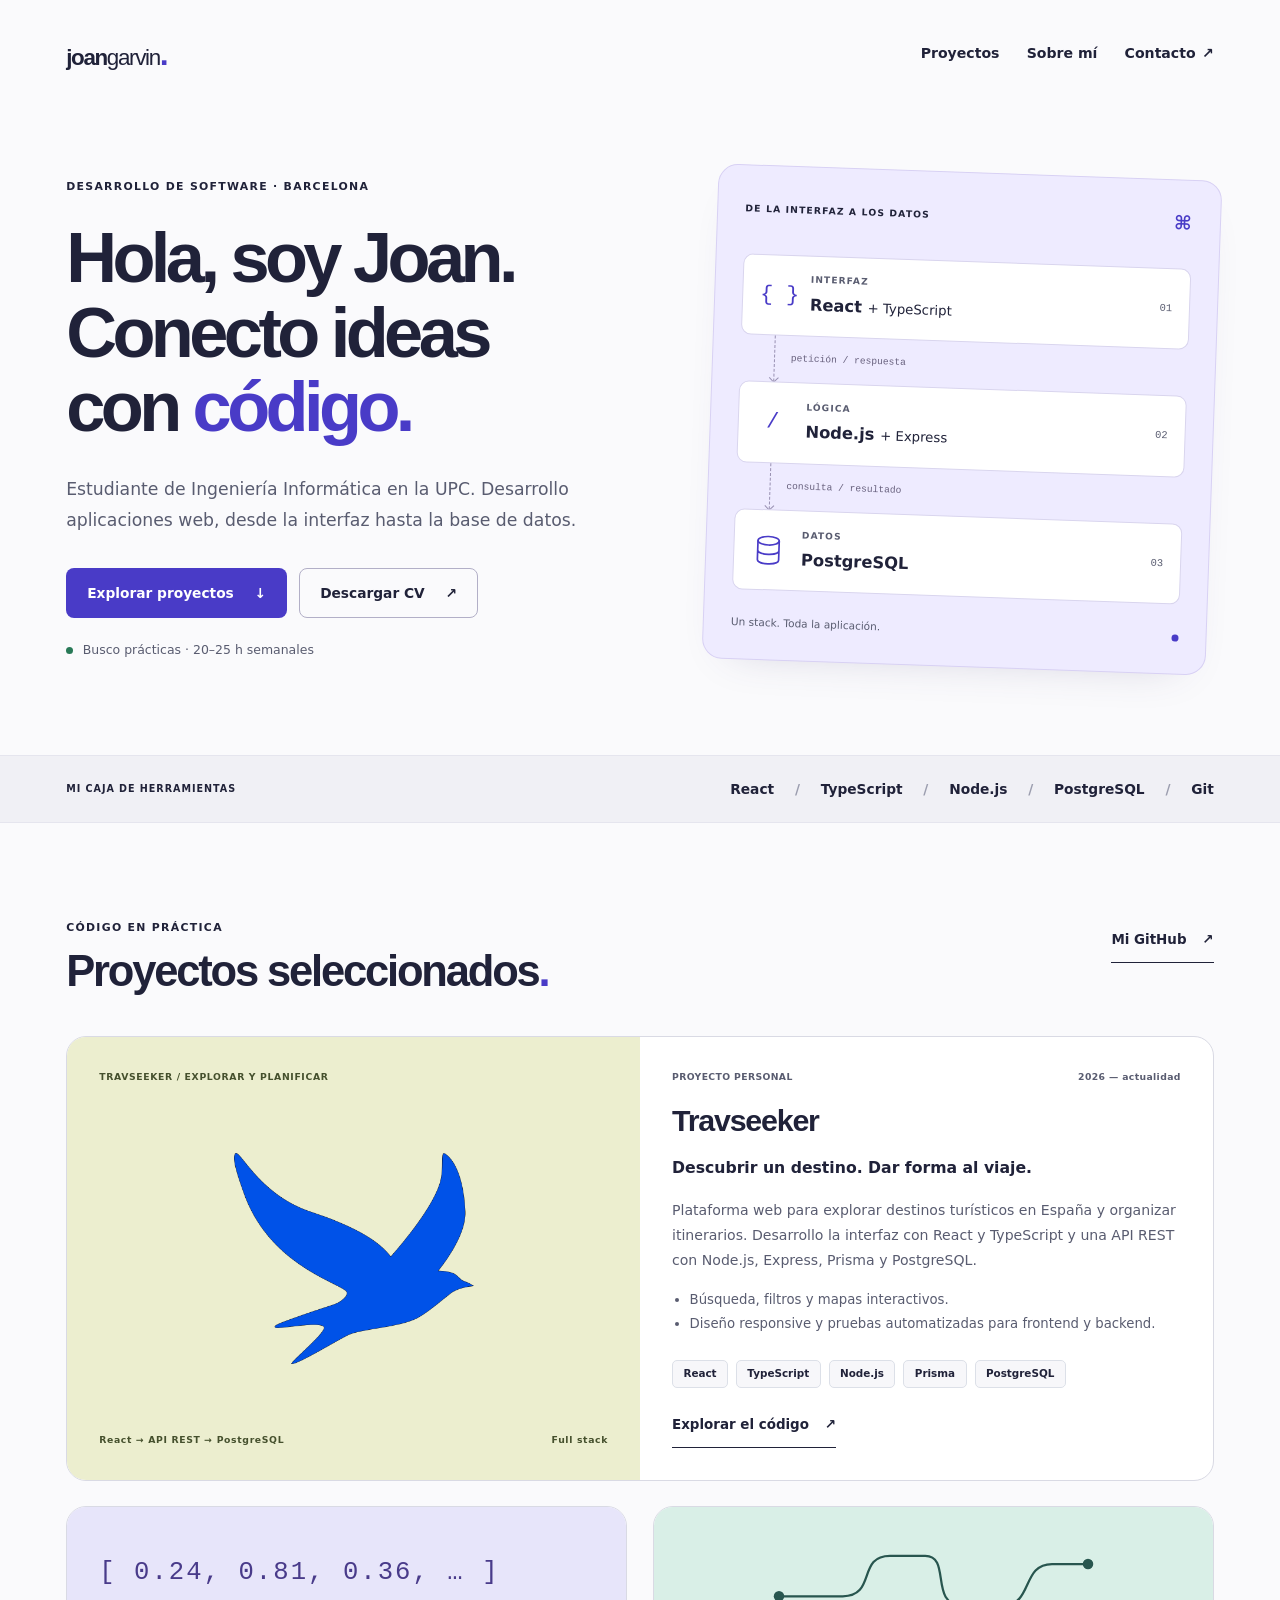
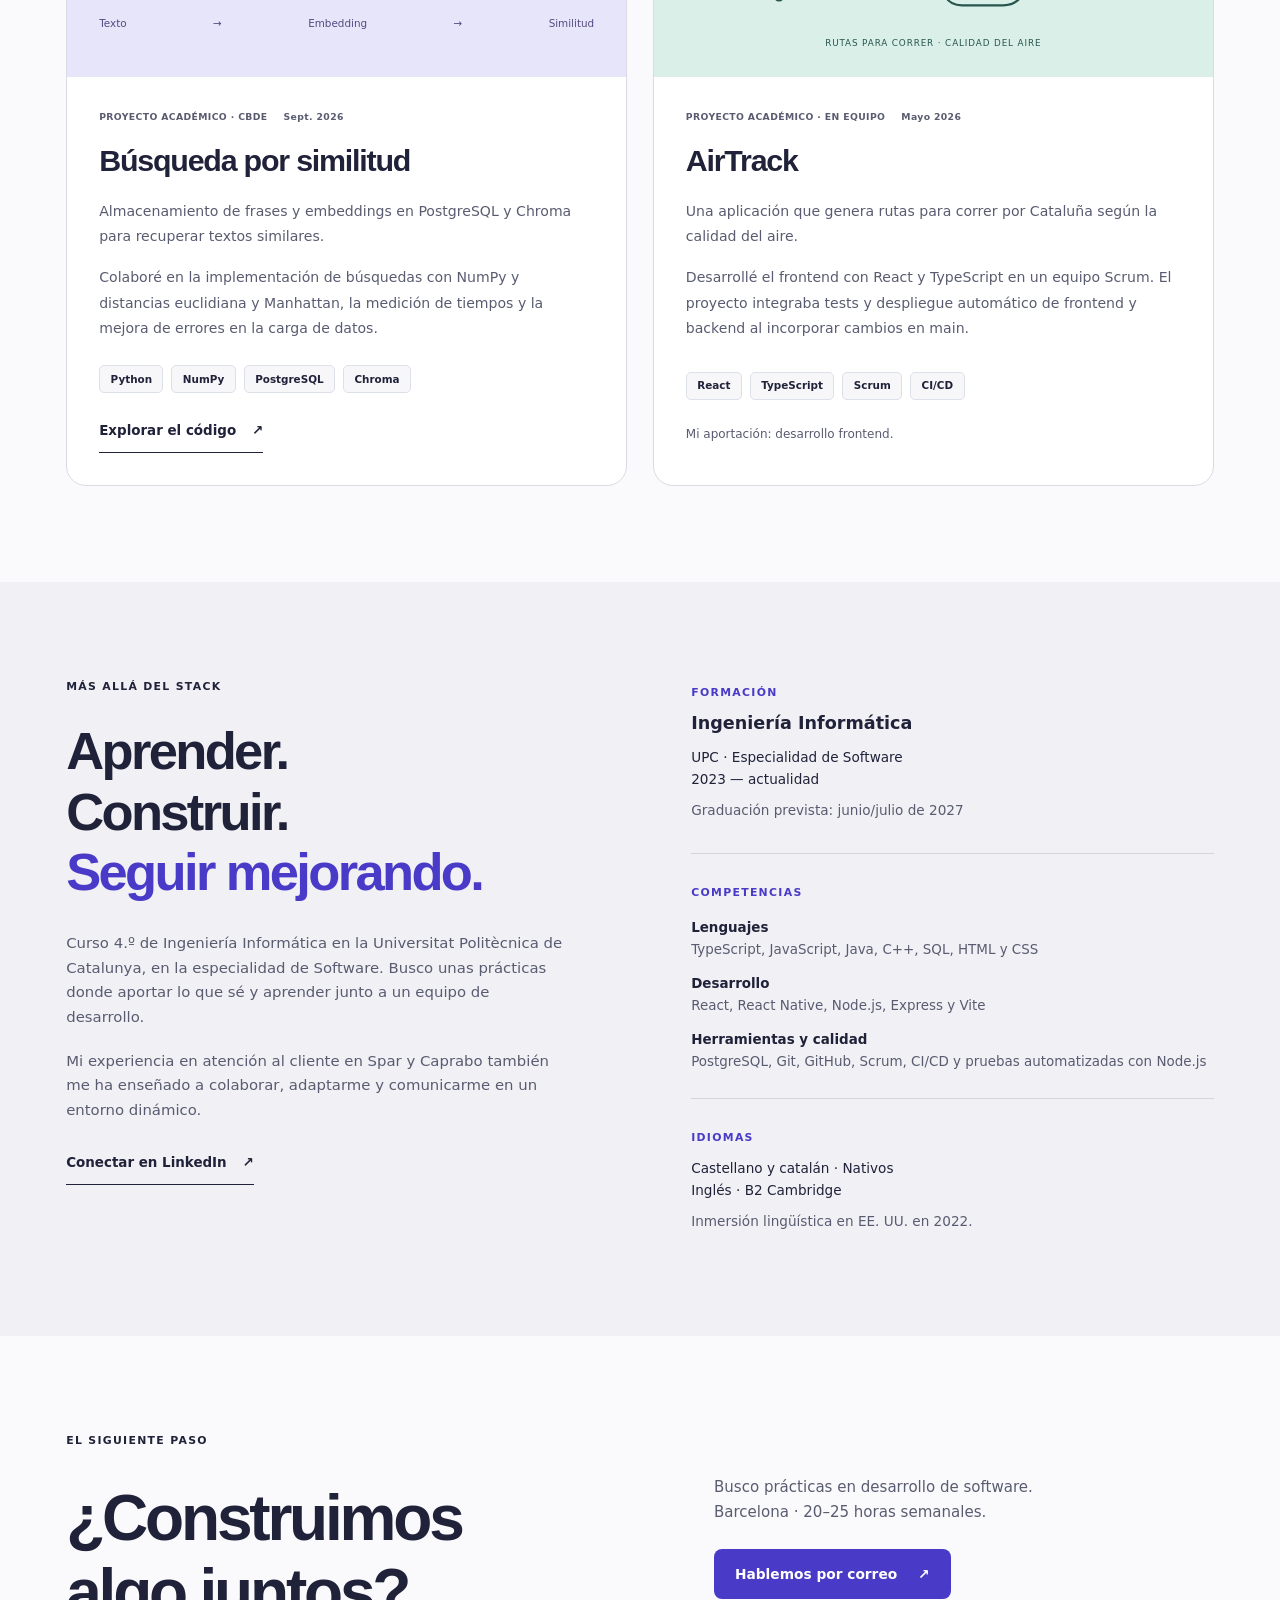
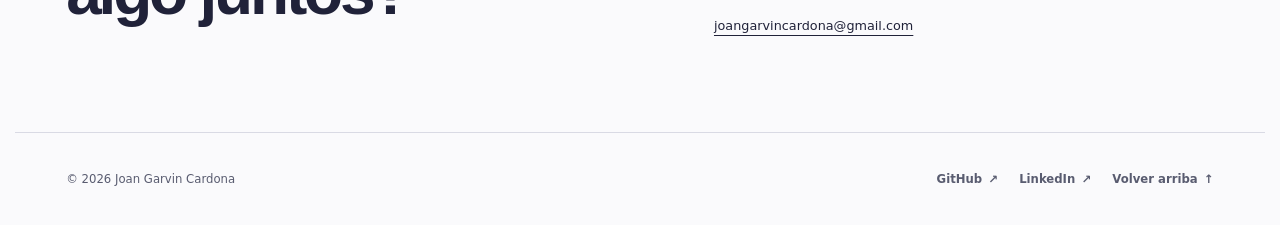
==== commit cd1668ba: "Use Travseeker blue bird logo selected by Joan" ====
--- a/index.html
+++ b/index.html
@@ -167,10 +167,10 @@
             <div class="visual-label">TRAVSEEKER / EXPLORAR Y PLANIFICAR</div>
             <img
               class="project-logo"
-              src="assets/travseeker-logo.png"
-              alt="Logo de Travseeker"
-              width="400"
-              height="400"
+              src="assets/travseeker-bird.png"
+              alt="Logo de Travseeker: pájaro azul en vuelo"
+              width="814"
+              height="716"
               loading="lazy"
               decoding="async"
             />
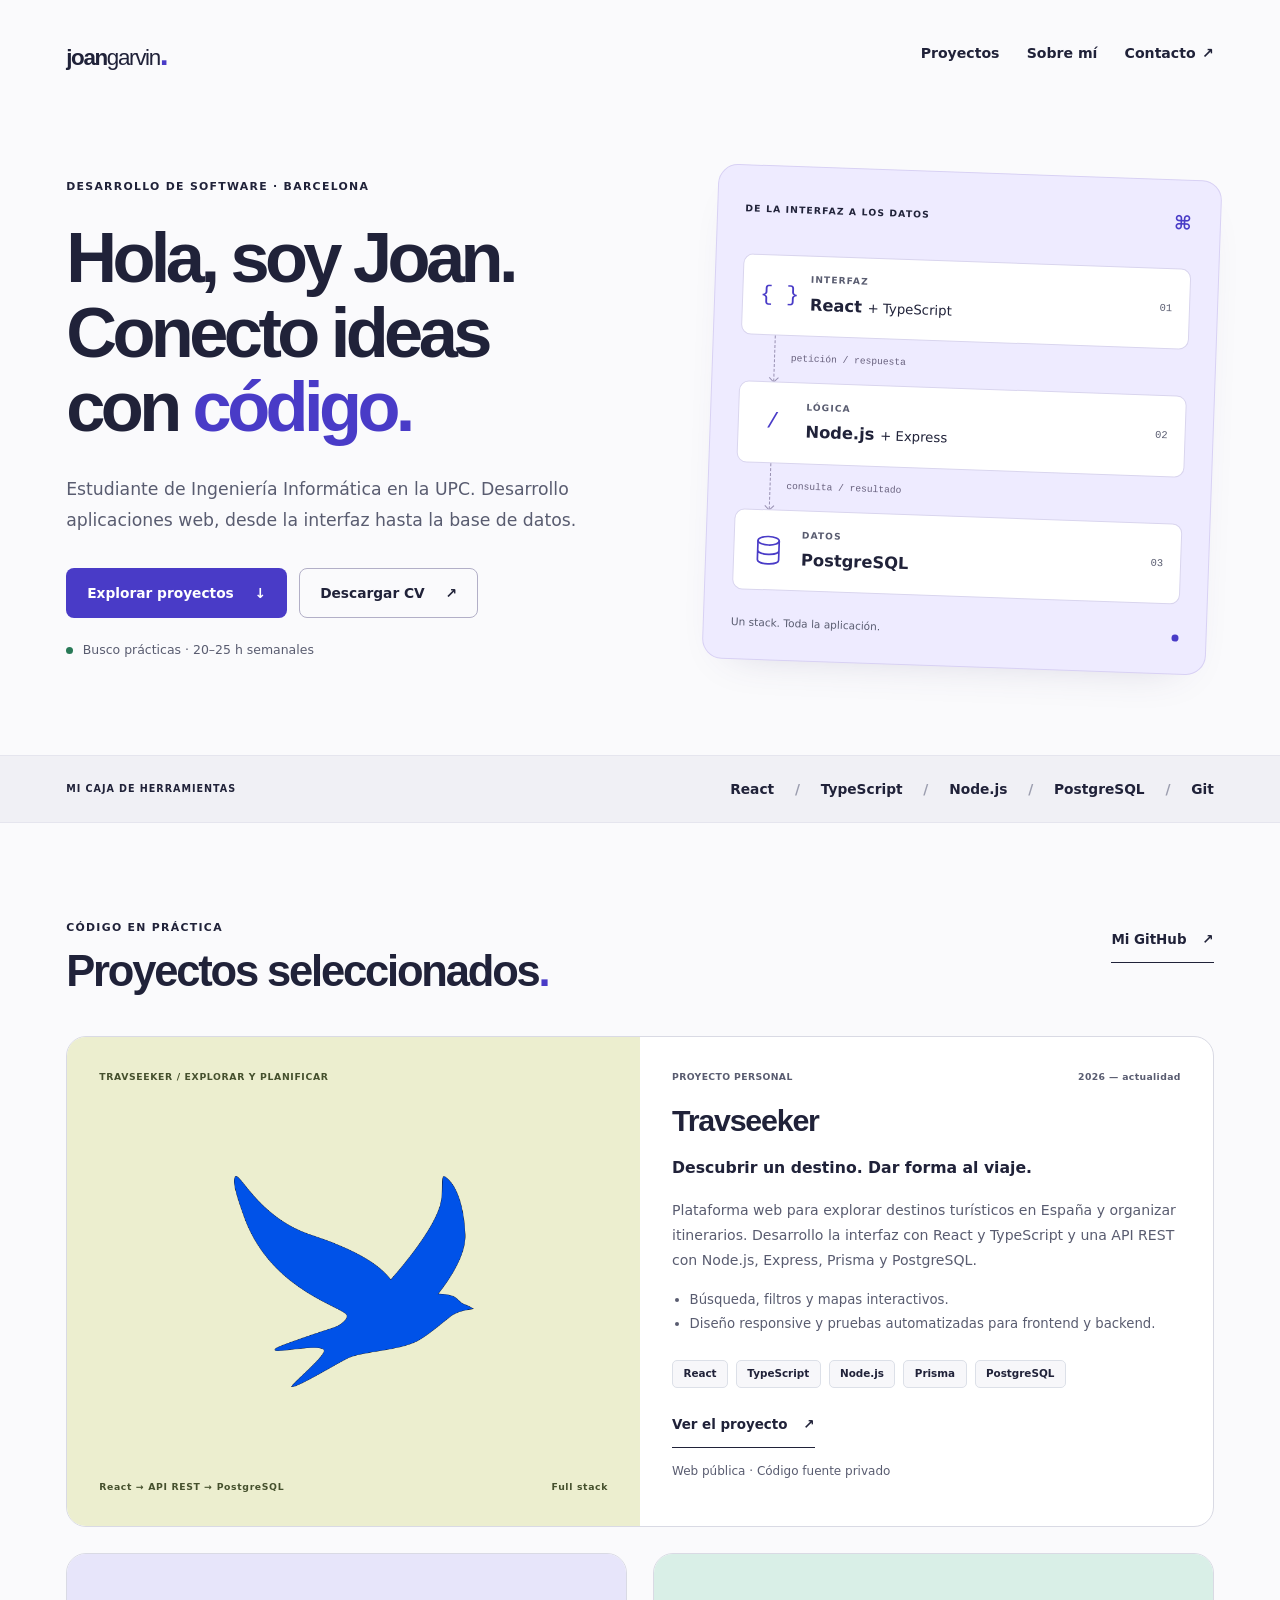
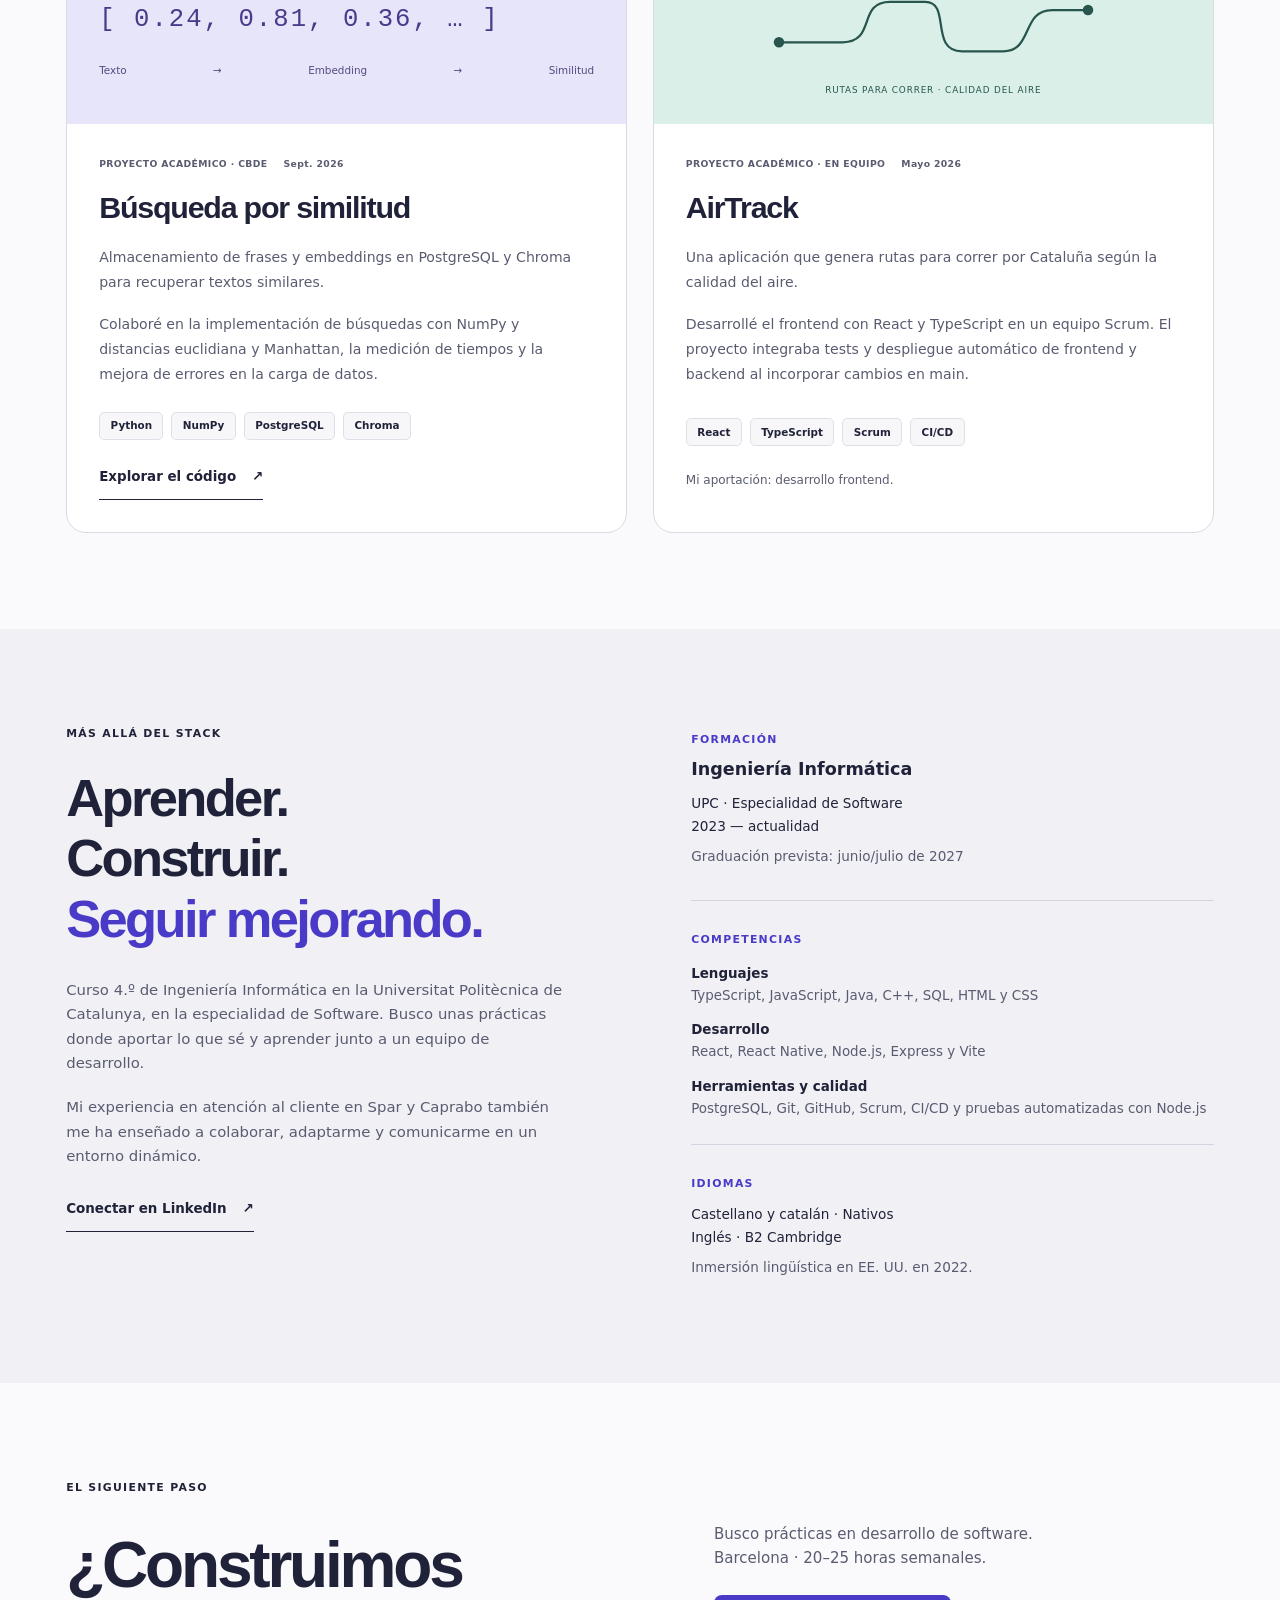
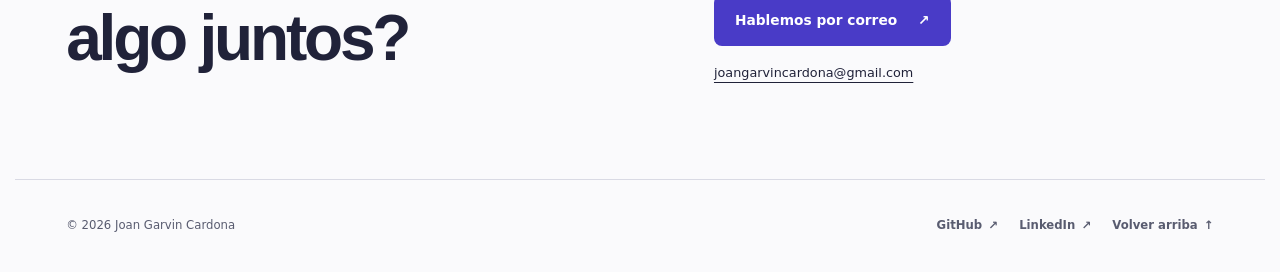
==== commit 37b88d99: "Present Travseeker through a public project case study Add product context, Joan's full-stack contri" ====
--- a/index.html
+++ b/index.html
@@ -202,10 +202,11 @@
               <li>Prisma</li>
               <li>PostgreSQL</li>
             </ul>
-            <a class="text-link" href="https://github.com/joangarvin/travseeker">
-              Explorar el código
+            <a class="text-link" href="travseeker.html">
+              Ver el proyecto
               <span aria-hidden="true">↗</span>
             </a>
+            <p class="project-note">Web pública · Código fuente privado</p>
           </div>
         </article>
         <div class="project-grid">
--- a/styles.css
+++ b/styles.css
@@ -962,3 +962,180 @@
     animation: none !important;
   }
 }
+
+/* Travseeker project case study */
+.case-study {
+  padding-top: 2rem;
+}
+
+.case-intro {
+  display: grid;
+  grid-template-columns: minmax(0, 1fr) 220px;
+  align-items: center;
+  gap: 4rem;
+  padding-block: 3.5rem;
+}
+
+.case-intro h1 {
+  margin: 0;
+  font-family: var(--font-heading);
+  font-size: clamp(3rem, 6vw, 5rem);
+  line-height: 1.1;
+  letter-spacing: -0.06em;
+}
+
+.case-intro .eyebrow {
+  color: var(--color-accent);
+  margin-bottom: 1rem;
+}
+
+.case-lead {
+  font-size: clamp(1.25rem, 2vw, 1.65rem);
+  font-weight: 600;
+  line-height: 1.4;
+}
+
+.case-summary {
+  max-width: 42rem;
+  color: var(--color-text-muted);
+}
+
+.case-access {
+  margin-top: 1.5rem;
+  color: var(--color-text-muted);
+  font-size: 0.85rem;
+  max-width: 44rem;
+}
+
+.case-logo {
+  display: block;
+  width: 100%;
+  height: auto;
+}
+
+.case-screenshot {
+  margin: 0;
+}
+
+.case-screenshot img {
+  display: block;
+  width: 100%;
+  height: auto;
+  border: 1px solid var(--color-border);
+  border-radius: var(--card-radius);
+}
+
+.case-screenshot figcaption {
+  margin-top: 0.75rem;
+  color: var(--color-text-muted);
+  font-size: 0.8rem;
+}
+
+.case-section {
+  border-bottom: 1px solid var(--color-border);
+  padding-block: 4rem;
+}
+
+.case-section:last-child {
+  border-bottom: 0;
+}
+
+.case-section h2 {
+  font-size: clamp(1.8rem, 3vw, 2.5rem);
+}
+
+.case-section h3 {
+  margin: 1.5rem 0 0.5rem;
+  font-size: 1.05rem;
+}
+
+.case-section p {
+  color: var(--color-text-muted);
+}
+
+.case-columns {
+  display: grid;
+  grid-template-columns: minmax(0, 0.8fr) minmax(0, 1.2fr);
+  gap: 4rem;
+}
+
+.case-columns > div > :first-child {
+  margin-top: 0;
+}
+
+.case-features {
+  display: grid;
+  grid-template-columns: repeat(2, minmax(0, 1fr));
+  gap: 2rem 3rem;
+  margin-block: 2.5rem;
+}
+
+.case-features dt {
+  font-size: 1.05rem;
+}
+
+.case-features dd {
+  margin-top: 0.5rem;
+}
+
+.case-list {
+  padding-left: 1.2rem;
+  color: var(--color-text-muted);
+}
+
+.case-list li + li {
+  margin-top: 1rem;
+}
+
+.case-architecture {
+  display: grid;
+  grid-template-columns: repeat(3, minmax(0, 1fr));
+  gap: 1.25rem;
+  padding: 0;
+  margin: 2.5rem 0 0;
+  list-style: none;
+}
+
+.case-architecture li {
+  background: var(--color-lilac);
+  border-radius: var(--card-radius);
+  padding: 1.5rem;
+}
+
+.case-architecture span {
+  color: var(--color-accent);
+  font-size: 0.8rem;
+  font-weight: 600;
+}
+
+.case-architecture h3 {
+  margin-top: 0.5rem;
+}
+
+.case-architecture p {
+  font-size: 0.9rem;
+  margin-bottom: 0;
+}
+
+@media (max-width: 760px) {
+  .case-intro {
+    grid-template-columns: minmax(0, 1fr);
+    gap: 2rem;
+    padding-block: 2.5rem;
+  }
+
+  .case-logo {
+    width: 120px;
+  }
+
+  .case-columns,
+  .case-features,
+  .case-architecture {
+    grid-template-columns: minmax(0, 1fr);
+    gap: 1.5rem;
+  }
+
+  .case-section {
+    padding-block: 2.5rem;
+  }
+}
